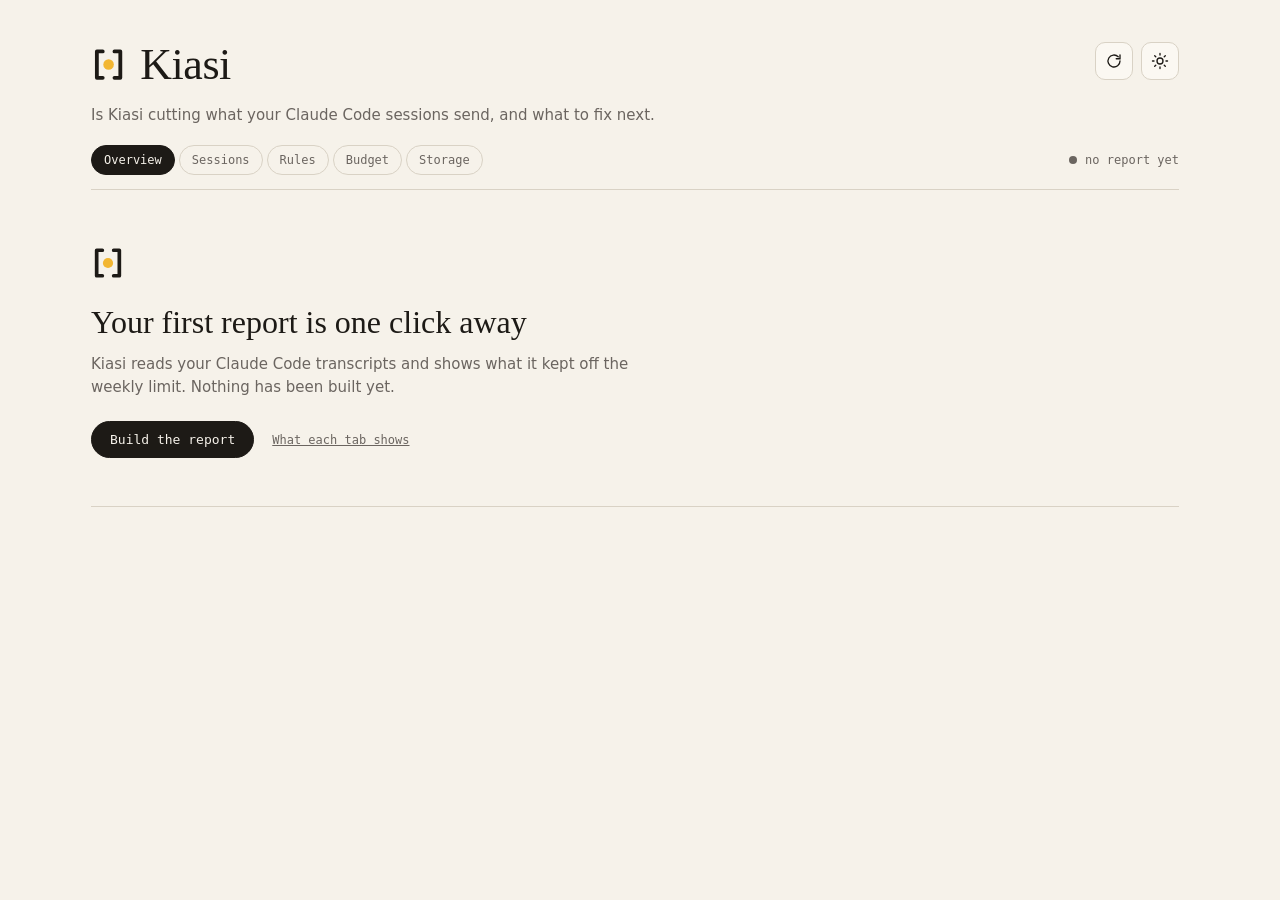
==== dashboard/index.html @ 8e88d1d3 "Month card into the Overview; Rules breakdown wraps again The Month tab is gone. "Share your month" " ====
<!doctype html>
<html lang="en">
<head>
<meta charset="utf-8">
<meta name="viewport" content="width=device-width, initial-scale=1">
<meta name="description" content="What the context kiasi did and how many re-read tokens each action kept off the weekly limit.">
<title>Kiasi</title>
<link rel="stylesheet" href="assets/budget.css?v=2026100816">
<link rel="stylesheet" href="assets/lens.css?v=2026100816">
<link rel="icon" href="data:image/svg+xml,%3Csvg xmlns='http://www.w3.org/2000/svg' viewBox='0 0 24 24'%3E%3Cstyle%3E.s{fill:none;stroke:%231d1a16}@media (prefers-color-scheme:dark){.s{stroke:%23f6f2ea}}%3C/style%3E%3Cpath class='s' stroke-width='3' stroke-linecap='round' stroke-linejoin='round' d='M8 3H4v18h4M16 3h4v18h-4'/%3E%3Ccircle fill='%23f2b632' cx='12' cy='12' r='3.6'/%3E%3C/svg%3E">
</head>
<body>
<div class="wrap">
  <header class="masthead">
    <div>
      <h1 class="brand"><svg class="logo" viewBox="0 0 24 24" aria-hidden="true"><path d="M8 3H4v18h4M16 3h4v18h-4"/><circle cx="12" cy="12" r="3.6"/></svg>Kiasi</h1>
      <p id="tagline"></p>
    </div>
    <div class="controls">
      <button class="iconbtn sync" id="sync" title="Rebuild the reports from the transcripts now" aria-label="Sync reports"><svg viewBox="0 0 24 24"><path d="M20 12a8 8 0 1 1-2.34-5.66"/><path d="M20 4v5h-5"/></svg></button>
      <button class="iconbtn" id="theme" title="Switch light and dark" aria-label="Switch theme"><svg viewBox="0 0 24 24"><circle cx="12" cy="12" r="4"/><path d="M12 2v2M12 20v2M4.93 4.93l1.41 1.41M17.66 17.66l1.41 1.41M2 12h2M20 12h2M6.34 17.66l-1.41 1.41M19.07 4.93l-1.41 1.41"/></svg></button>
    </div>
    <div class="tabrow">
      <nav class="tabs" id="nav"></nav>
      <div class="status" id="status"><i></i>loading</div>
    </div>
  </header>
  <div class="banner hidden" id="banner"></div>

  <main class="view" data-view="overview" hidden>
  <section class="view-empty" hidden></section>
  <section class="week" id="week">
    <div class="week-head">
      <div class="lead-col">
        <p class="lead" id="lead"></p>
        <p class="lead-sub" id="lead-sub"></p>
        <p class="lead-actions"><button type="button" class="textbtn" id="month-share" hidden>Share your month</button></p>
      </div>
      <div class="ledger" id="facts"></div>
    </div>
    <div class="chart week-chart" id="week-chart"></div>
  </section>
  <div class="notices" id="notices"><p class="notice" id="spike-note" hidden></p></div>
  <section class="block" id="fix-block" hidden>
    <h2 class="block-title">What to fix<small id="fix-sub"></small></h2>
    <ol class="fixes-list" id="fixes-list"></ol>
  </section>
  </main>

  <main class="view" data-view="sessions" hidden>
  <section class="view-empty" hidden></section>
  <section class="sheet">
    <div class="sheet-head">
      <h2><span class="num">01</span>The costliest sessions</h2>
      <p>Sorted by what they re-sent. Click one to open it. The dashed and solid lines are the warning and hard limits.</p>
    </div>
    <div class="multiples" id="multiples"></div>
    <div class="legend"><span><i class="tick"></i>prompt</span><span><i class="ring"></i>compaction</span><span><i class="ring pruned"></i>pruned compaction</span><span><i class="amber"></i>re-read check</span><span><i class="red"></i>turn stopped</span><span><i class="line"></i>warning</span><span><i class="line warn"></i>hard limit</span></div>
  </section>
  </main>

  <main class="view" data-view="rules" hidden>
  <section class="view-empty" hidden></section>
  <section class="sheet">
    <div class="sheet-head">
      <h2><span class="num">01</span>Each rule</h2>
      <p>How often each rule fired, how many tokens it cut, and its fires per day. The line is the rule's fires per day, with the count under each day; each line has its own scale, and the larger dot is its peak day. Click a rule for its detail and log.</p>
    </div>
    <div class="rule-list" id="rules"></div>
  </section>
  </main>

  <main class="view" data-view="budget" hidden>
  <section class="limits" id="limits" aria-label="Plan limits" hidden></section>
  <section class="view-empty" hidden></section>
  <section class="sheet">
    <div class="sheet-head">
      <h2><span class="num">01</span>Re-read per day</h2>
      <p>Every step re-sends the whole conversation. This is how many tokens were sent again each day, main sessions and subagents stacked.</p>
    </div>
    <div id="levers"></div>
  </section>
  <section class="sheet">
    <div class="sheet-head">
      <h2><span class="num">02</span>What to cut next</h2>
      <p>The single tool results that cost the most this week, repeats grouped. Click one to open its session.</p>
    </div>
    <div class="fixes" id="fixes"></div>
  </section>
  </main>

  <main class="view" data-view="storage" hidden>
  <section class="view-empty" hidden></section>
  <section class="sheet">
    <div id="store-meter"></div>
  </section>
  <section class="sheet">
    <div class="sheet-head"><h2><span class="num">01</span>Recommendations</h2></div>
    <div id="store-recs"></div>
  </section>
  <section class="sheet">
    <div class="sheet-head"><h2><span class="num">02</span>What is using space</h2></div>
    <div id="store-list"></div>
  </section>
  </main>
</div>
<div class="tooltip" id="tooltip"></div>
<aside class="panel" id="panel" hidden>
    <div class="panel-backdrop" id="panel-backdrop"></div>
    <div class="panel-body" role="dialog" aria-modal="true" aria-labelledby="panel-title">
      <div class="panel-head">
        <div class="panel-titles"><h2 id="panel-title"></h2><p id="panel-lead"></p></div>
        <div class="panel-tools"><div class="panel-nav" id="panel-nav" hidden></div><button class="iconbtn" id="panel-close" title="close (Esc)" aria-label="close">×</button></div>
        <nav class="panel-jumps" id="panel-jumps" hidden aria-label="sections"></nav>
      </div>
      <div class="panel-content" id="panel-content" tabindex="-1"></div>
    </div>
  </aside>
  <script src="assets/lens-constants.js?v=2026100816"></script>
<script src="assets/lens-common.js?v=2026100813"></script>
<script src="assets/lens.js?v=2026100816"></script>
<script src="assets/sessions.js?v=2026100811"></script>
<script src="assets/rules.js?v=2026100811"></script>
<script src="assets/budget.js?v=2026100811"></script>
<script src="assets/month.js?v=2026100816"></script>
<script src="assets/storage.js?v=2026100701"></script>
<script src="assets/sync.js?v=2026100201"></script>
<script>startApp();</script>
</body>
</html>
---- dashboard/assets/budget.css ----
:root {
  --paper: #f6f2ea;
  --ink: #1d1a16;
  --muted: #6b6560;
  --rule: #d9d2c5;
  --card: #fbf8f2;
  --accent: #f2b632;
  --accent-ink: #8a5a00;
  --sub: #1f63b5;
  --bad: #c93b32;
  --ok: #0c7a3d;
  --select: rgba(31, 99, 181, 0.18);
  --wash-sub: rgba(31, 99, 181, 0.08);
  --wash-accent: rgba(242, 182, 50, 0.11);
  --wash-bad: rgba(201, 59, 50, 0.045);
  --wash-ok: rgba(12, 122, 61, 0.08);
  --mono: ui-monospace, "SF Mono", Menlo, Consolas, monospace;
  --serif: Georgia, "Times New Roman", serif;
  --sans: system-ui, -apple-system, "Segoe UI", Roboto, sans-serif;
}
:root[data-theme="dark"] {
  --paper: #171411;
  --ink: #efe9dd;
  --muted: #a39b8f;
  --rule: #3a342c;
  --card: #1f1b17;
  --accent: #f2b632;
  --accent-ink: #f2b632;
  --sub: #6ea1ea;
  --bad: #ef6b62;
  --ok: #3fbf74;
  --select: rgba(110, 161, 234, 0.25);
  --wash-sub: rgba(110, 161, 234, 0.12);
  --wash-accent: rgba(242, 182, 50, 0.12);
  --wash-bad: rgba(239, 107, 98, 0.07);
  --wash-ok: rgba(63, 191, 116, 0.12);
}
* { box-sizing: border-box; }
html, body { margin: 0; }
body { background: var(--paper); color: var(--ink); font-family: var(--sans); font-size: 15px; line-height: 1.5; }
.wrap { max-width: 1120px; margin: 0 auto; padding: 32px 16px 64px; }
.masthead { display: grid; grid-template-columns: minmax(0, 1fr) auto; gap: 0 24px; align-items: start; border-bottom: 1px solid var(--rule); }
.masthead .tabrow { grid-column: 1 / -1; display: flex; justify-content: space-between; align-items: center; gap: 12px 24px; flex-wrap: wrap; margin-top: 18px; padding-bottom: 14px; }
h1 { font-family: var(--serif); font-weight: 400; font-size: 44px; margin: 0 0 6px; letter-spacing: -0.01em; }
h1 em { color: var(--muted); font-style: italic; }
h1.brand { display: flex; align-items: center; gap: 14px; }
h1 .logo { width: 0.8em; height: 0.8em; flex: none; }
h1 .logo path { fill: none; stroke: currentColor; stroke-width: 2.6; stroke-linecap: round; stroke-linejoin: round; }
h1 .logo circle { fill: var(--accent); }
.masthead p { margin: 0; color: var(--muted); max-width: 640px; }
.controls { padding-top: 10px; }
.iconbtn { width: 38px; height: 38px; border-radius: 10px; border: 1px solid var(--rule); background: var(--card); color: var(--ink); display: inline-flex; align-items: center; justify-content: center; cursor: pointer; }
.iconbtn:hover { border-color: var(--ink); }
.iconbtn svg { width: 18px; height: 18px; fill: none; stroke: currentColor; stroke-width: 1.8; stroke-linecap: round; }
.status { font-family: var(--mono); font-size: 12px; color: var(--muted); display: flex; align-items: center; gap: 8px; }
.status i { width: 8px; height: 8px; border-radius: 50%; background: var(--muted); display: inline-block; }
.status.ok i { background: var(--ok); }
.status.bad i { background: var(--bad); }
.limits { display: grid; grid-template-columns: repeat(var(--lim-cols, 3), minmax(0, 1fr)); padding: 28px 0 24px; border-bottom: 1px solid var(--rule); font-family: var(--mono); font-size: 12px; color: var(--muted); }
.limits[hidden] { display: none; }
.lim { padding: 0 24px; border-left: 1px solid var(--rule); min-width: 0; }
.lim:first-child { padding-left: 0; border-left: 0; }
.lim:last-child { padding-right: 0; }
.lim-head { display: flex; justify-content: space-between; align-items: center; gap: 8px; min-height: 20px; font-size: 11px; letter-spacing: 0.08em; text-transform: uppercase; }
.lim-first { font-size: 10px; letter-spacing: 0.06em; color: var(--bad); border: 1px solid currentColor; border-radius: 999px; padding: 1px 7px; white-space: nowrap; }
.lim-value { display: flex; align-items: baseline; gap: 8px; margin: 8px 0 12px; font-family: var(--serif); font-size: 44px; line-height: 1; color: var(--ink); }
.lim-value small { font-family: var(--mono); font-size: 12px; color: var(--muted); }
.lim.warn .lim-value { color: var(--accent-ink); }
.lim.bad .lim-value { color: var(--bad); }
.lim-bar { position: relative; display: block; height: 12px; background: var(--rule); border-radius: 2px; }
.lim-bar > i { position: absolute; inset: 0 auto 0 0; background: var(--ink); border-radius: 2px; }
.lim-bar > b { position: absolute; top: -4px; bottom: -4px; width: 2px; margin-left: -1px; background: var(--ink); }
.lim.warn .lim-bar > i { background: var(--accent); }
.lim.bad .lim-bar > i { background: var(--bad); }
.lim p { margin: 12px 0 0; line-height: 1.6; white-space: nowrap; overflow: hidden; text-overflow: ellipsis; }
.lim p strong { color: var(--ink); font-weight: 400; }
.limits.stale .lim > :not(p), .lim.old > :not(p) { opacity: 0.55; }
.limits.empty-limits { display: block; padding: 18px 0; }
.lim-hint { margin: 0; font-family: var(--mono); font-size: 12px; color: var(--muted); }
.tabs { display: flex; gap: 4px; flex-wrap: wrap; }
.tabs a { font-family: var(--mono); font-size: 12px; color: var(--muted); text-decoration: none; padding: 5px 12px; border: 1px solid var(--rule); border-radius: 999px; }
.tabs a:hover { color: var(--ink); border-color: var(--ink); }
.tabs a.active { color: var(--paper); background: var(--ink); border-color: var(--ink); }
.banner { margin-top: 16px; padding: 12px 16px; border: 1px solid var(--accent-ink); border-radius: 10px; color: var(--accent-ink); background: rgba(242, 182, 50, 0.12); }
.hidden { display: none; }
.stats { display: grid; grid-template-columns: repeat(auto-fit, minmax(200px, 1fr)); border-bottom: 1px solid var(--rule); margin-top: 8px; }
.stat { padding: 22px 18px 18px; border-right: 1px solid var(--rule); }
.stat:last-child { border-right: 0; }
.stat b { display: block; font-family: var(--serif); font-weight: 400; font-size: 40px; line-height: 1; margin-bottom: 8px; }
.stat b small { font-size: 18px; color: var(--muted); margin-left: 4px; }
.stat span { color: var(--muted); font-size: 13px; }
.sheet { padding: 40px 0 28px; border-bottom: 1px solid var(--rule); }
.sheet:last-of-type { border-bottom: 0; }
.sheet-head { display: grid; grid-template-columns: 1fr 1.2fr; gap: 24px; align-items: start; margin-bottom: 22px; }
.sheet-head h2 { font-family: var(--serif); font-weight: 400; font-size: 30px; margin: 0; display: flex; gap: 14px; align-items: baseline; }
.sheet-head .num { font-family: var(--mono); font-size: 12px; color: var(--muted); }
.sheet-head p { margin: 4px 0 0; color: var(--muted); }
.chart { width: 100%; }
.chart svg { width: 100%; height: auto; display: block; font-family: var(--mono); font-size: 11px; fill: var(--muted); }
.chart .bar-main { fill: var(--ink); }
.chart .bar-sub { fill: var(--sub); }
.chart .axis { stroke: var(--rule); }
.chart .trend { fill: none; stroke: var(--accent-ink); stroke-width: 2; }
.chart .dot { fill: var(--accent); stroke: var(--paper); stroke-width: 1.5; }
.chart .grid { stroke: var(--rule); stroke-dasharray: 2 4; }
.chart .lbl { fill: var(--ink); }
.legend { display: flex; gap: 22px; flex-wrap: wrap; margin-top: 12px; color: var(--muted); font-size: 13px; }
.legend i { display: inline-block; width: 12px; height: 12px; border-radius: 3px; background: var(--ink); vertical-align: -1px; margin-right: 6px; }
.legend i.sub { background: var(--sub); }
.legend i.line { height: 2px; width: 18px; background: var(--accent-ink); border-radius: 0; vertical-align: 3px; }
table { width: 100%; border-collapse: collapse; font-size: 14px; }
th { text-align: left; font-family: var(--mono); font-size: 11px; letter-spacing: 0.06em; text-transform: uppercase; color: var(--muted); font-weight: 500; padding: 8px 10px; border-bottom: 1px solid var(--ink); }
td { padding: 10px; border-bottom: 1px solid var(--rule); vertical-align: top; }
td.num, th.num { text-align: right; font-family: var(--mono); white-space: nowrap; }
td.num.warn { color: var(--accent-ink); }
td.mono { font-family: var(--mono); font-size: 13px; white-space: nowrap; }
.fillbar { position: relative; height: 8px; background: var(--rule); border-radius: 4px; overflow: hidden; min-width: 120px; }
.fillbar i { position: absolute; left: 0; top: 0; bottom: 0; background: var(--ink); border-radius: 4px; }
.fillbar i.warn { background: var(--accent-ink); }
[data-view="budget"] .mx { display: block; width: 100%; height: auto; overflow: visible; }
[data-view="budget"] .mx text { font-family: var(--mono); fill: var(--muted); }
[data-view="budget"] .mx .mx-name { font-size: 11px; letter-spacing: 0.08em; text-transform: uppercase; }
[data-view="budget"] .mx .mx-total { font-family: var(--serif); font-size: 30px; fill: var(--ink); }
[data-view="budget"] .mx .mx-total.sm { font-size: 22px; }
[data-view="budget"] .mx .mx-sub, [data-view="budget"] .mx .mx-day { font-size: 11px; }
[data-view="budget"] .mx .mx-day.on, [data-view="budget"] .mx .mx-onlab { fill: var(--ink); }
[data-view="budget"] .mx .mx-onlab { font-size: 10px; letter-spacing: 0.06em; text-transform: uppercase; }
[data-view="budget"] .mx-base { stroke: var(--rule); }
[data-view="budget"] .mx-hit { fill: transparent; }
[data-view="budget"] .mx-bar { fill: var(--ink); }
[data-view="budget"] .mx-subbar { fill: var(--sub); }
[data-view="budget"] .mx-on { stroke: var(--ink); stroke-dasharray: 2 3; opacity: 0.6; }
[data-view="budget"] g[data-tip]:hover .mx-bar { opacity: 0.75; }

.fixes { border-top: 1px solid var(--rule); }

[data-view="budget"] .go { cursor: pointer; transition: background 0.15s; }
[data-view="budget"] .go:hover { background: var(--card); }
[data-view="budget"] .go:focus-visible { outline: 2px solid var(--ink); outline-offset: 2px; }

.cards { display: grid; grid-template-columns: repeat(auto-fit, minmax(300px, 1fr)); gap: 16px; }
.card { background: var(--card); border: 1px solid var(--rule); border-radius: 14px; padding: 18px 20px; }
.card h3 { font-family: var(--serif); font-weight: 400; font-size: 22px; margin: 0 0 6px; }
.card p { margin: 0 0 12px; color: var(--muted); font-size: 13px; }
.card table { table-layout: fixed; }
.card th.num, .card td.num { width: 64px; }
.card td.mono { overflow-wrap: anywhere; white-space: normal; }
.kv { display: grid; grid-template-columns: auto 1fr; gap: 6px 14px; margin: 0; font-size: 14px; }
.kv dt { color: var(--muted); }
.kv dd { margin: 0; font-family: var(--mono); font-size: 13px; }
.pill { display: inline-block; padding: 1px 8px; border-radius: 999px; font-family: var(--mono); font-size: 11px; border: 1px solid var(--rule); color: var(--muted); }
.pill.warn { border-color: var(--accent-ink); color: var(--accent-ink); }
.fx { display: grid; grid-template-columns: 120px minmax(0, 1fr) 36px 300px 16px; gap: 20px; align-items: baseline; padding: 14px 0; border-bottom: 1px solid var(--rule); color: inherit; text-decoration: none; }
.fx-size { font-family: var(--serif); font-size: 26px; line-height: 1; color: var(--ink); white-space: nowrap; }
.fx-size small { margin-left: 6px; font-family: var(--mono); font-size: 11px; color: var(--muted); }
.fx-what b { display: block; font-weight: 600; color: var(--ink); overflow: hidden; text-overflow: ellipsis; white-space: nowrap; }
.fx-what small { font-family: var(--mono); font-size: 11px; color: var(--muted); }
.fx-n { font-family: var(--mono); font-size: 13px; font-weight: 600; color: var(--bad); }
.fx-do { font-family: var(--mono); font-size: 12px; color: var(--muted); }
.fx .chev { color: var(--muted); font-size: 18px; text-align: right; }
.fixes .empty { color: var(--muted); padding: 14px 0; }
.tooltip { position: fixed; pointer-events: none; background: var(--ink); color: var(--paper); padding: 8px 10px; border-radius: 8px; font-family: var(--mono); font-size: 12px; opacity: 0; transition: opacity 0.12s; max-width: 320px; z-index: 10; }
.tooltip.show { opacity: 1; }
.empty { color: var(--muted); padding: 24px 0; }
.view.is-empty > :not(.view-empty):not(.limits) { display: none; }
.view-empty { padding: 56px 0 48px; border-bottom: 1px solid var(--rule); }
.view-empty h2, .view-empty p { max-width: 58ch; }
.view-empty[hidden] { display: none; }
.view-empty .logo { width: 34px; height: 34px; margin-bottom: 18px; }
.view-empty .logo path { fill: none; stroke: var(--ink); stroke-width: 2.6; stroke-linecap: round; stroke-linejoin: round; }
.view-empty .logo circle { fill: var(--accent); }
.view-empty h2 { font-family: var(--serif); font-weight: 400; font-size: 32px; line-height: 1.15; margin: 0 0 12px; }
.view-empty p { margin: 0; color: var(--muted); font-size: 15px; line-height: 1.55; }
.ve-actions { display: flex; align-items: center; gap: 18px; flex-wrap: wrap; margin-top: 22px; }
.ve-btn { font-family: var(--mono); font-size: 13px; padding: 10px 18px; border-radius: 999px; border: 1px solid var(--ink); background: var(--ink); color: var(--paper); cursor: pointer; }
.ve-btn:hover { background: transparent; color: var(--ink); }
.ve-btn[disabled] { opacity: 0.55; cursor: progress; }
.ve-btn[disabled]:hover { background: var(--ink); color: var(--paper); }
.ve-link { font-family: var(--mono); font-size: 12px; color: var(--muted); }
.ve-link:hover { color: var(--ink); }
.view-empty .ve-note { margin-top: 14px; font-family: var(--mono); font-size: 12px; }
@media (max-width: 700px) {
  h1 { font-size: 34px; }
  .view-empty h2 { font-size: 26px; }
  .sheet-head { grid-template-columns: 1fr; gap: 8px; }
  .stat { border-right: 0; border-bottom: 1px solid var(--rule); }
  .masthead { grid-template-columns: 1fr; }
  .controls { padding-top: 0; }
  .limits { grid-template-columns: 1fr; padding: 20px 0 16px; }
  .lim { display: grid; grid-template-columns: 1fr auto; align-items: baseline; gap: 0 12px; padding: 12px 0; border-left: 0; border-top: 1px solid var(--rule); }
  .lim:first-child { padding-top: 0; border-top: 0; }
  .lim-value { grid-column: 2; grid-row: 1; margin: 0; font-size: 30px; }
  .lim-value small { display: none; }
  .lim-bar, .lim p { grid-column: 1 / -1; }
  .fx { grid-template-columns: minmax(0, 1fr) auto auto; gap: 4px 12px; }
  .fx-size { grid-column: 1; font-size: 22px; }
  .fx-n { grid-column: 2; grid-row: 1; }
  .fx .chev { grid-column: 3; grid-row: 1; }
  .fx-what, .fx-do { grid-column: 1 / -1; }
  .lim-bar { margin-top: 10px; }
  .lim p { margin-top: 8px; }
}

.controls { display: flex; gap: 8px; align-items: center; }
.iconbtn.sync:disabled { cursor: progress; color: var(--muted); }
.iconbtn.sync.busy svg { animation: spin 0.9s linear infinite; }
@keyframes spin { to { transform: rotate(360deg); } }
[data-view="budget"] .mx-med, [data-view="budget"] .mx-p90 { fill: none; stroke-width: 1.5; }
[data-view="budget"] .mx-med { stroke: var(--ink); }
[data-view="budget"] .mx-p90 { stroke: var(--sub); }
[data-view="budget"] .mx-hit-dot { fill: transparent; }
---- dashboard/assets/lens.css ----
.chart .k-cap { fill: var(--ink); }
.chart .k-pruned { fill: var(--sub); }
.chart .k-delegated { fill: var(--accent); }
.chart .k-paste_refused { fill: var(--muted); }
.chart .paid { fill: var(--rule); }
.chart .avoided { fill: var(--accent); }
.chart .share { fill: var(--accent-ink); font-size: 11px; }
svg .ctx { fill: none; stroke: var(--ink); stroke-width: 1.5; }
svg .ctx-dot { fill: var(--ink); stroke: var(--paper); stroke-width: 1; }
svg .ctx-prompt { stroke: var(--rule); }
svg .ctx-ring { fill: var(--paper); stroke: var(--ink); stroke-width: 1.5; }
svg .ctx-pruned { fill: var(--paper); stroke: var(--sub); stroke-width: 2; }
svg .ctx-check { fill: var(--accent); stroke: var(--paper); stroke-width: 1; }
svg .ctx-stop { fill: var(--bad); stroke: var(--paper); stroke-width: 1; }
svg .limit { stroke: var(--muted); stroke-dasharray: 4 4; }
svg .limit.hard { stroke: var(--accent-ink); stroke-dasharray: none; }
.chart .hist { fill: var(--ink); }
.chart .hist.warn { fill: var(--accent); }
.chart .hist.bad { fill: var(--bad); }
.chart .lbl.sub { fill: var(--muted); }
.legend i.cap { background: var(--ink); }
.legend i.pruned { background: var(--sub); }
.legend i.delegated { background: var(--accent); }
.legend i.paste_refused { background: var(--muted); }
.legend i.paid { background: var(--rule); }
.legend i.avoided { background: var(--accent); }
.legend i.line.warn { background: var(--accent-ink); }
.legend i.line { background: var(--muted); }
.legend i.ring { background: transparent; border: 1.5px solid var(--ink); border-radius: 50%; }
.legend i.ring.pruned { border-color: var(--sub); }
.legend i.amber { background: var(--accent); border-radius: 50%; }
.legend i.red { background: var(--bad); border-radius: 50%; }
.legend i.tick { width: 2px; height: 12px; background: var(--rule); border-radius: 0; }
.filters { display: flex; gap: 12px; align-items: center; flex-wrap: wrap; margin-bottom: 14px; }
.filters select, .filters input[type="search"] { font: inherit; font-size: 14px; color: var(--ink); background: var(--card); border: 1px solid var(--rule); border-radius: 8px; padding: 7px 10px; }
.filters input[type="search"] { flex: 1; min-width: 200px; }
.filters label { font-size: 13px; color: var(--muted); display: inline-flex; gap: 6px; align-items: center; }
.filters .count { font-family: var(--mono); font-size: 12px; color: var(--muted); }
.action { display: grid; grid-template-columns: 150px 160px 1fr 110px 90px; gap: 12px; align-items: baseline; padding: 10px 6px; border-bottom: 1px solid var(--rule); cursor: pointer; }
.action:hover, .action.open { background: var(--card); }
.action .when { font-family: var(--mono); font-size: 12px; color: var(--muted); }
.action .what { overflow-wrap: anywhere; }
.action .saved { text-align: right; font-family: var(--mono); font-size: 13px; }
.action .saved.zero { color: var(--muted); }
.action .steps { text-align: right; font-family: var(--mono); font-size: 12px; color: var(--muted); }
.detail { padding: 12px 18px 18px; border-bottom: 1px solid var(--rule); background: var(--card); }
.detail p { margin: 0 0 8px; font-size: 14px; }
.detail pre { margin: 0; font-family: var(--mono); font-size: 12px; white-space: pre-wrap; overflow-wrap: anywhere; color: var(--muted); max-height: 320px; overflow: auto; }
.pill { white-space: nowrap; }
.pill.cap { border-color: var(--ink); color: var(--ink); }
.pill.pruned { border-color: var(--sub); color: var(--sub); }
.pill.delegated, .pill.turn_stop, .pill.paste_refused { border-color: var(--accent-ink); color: var(--accent-ink); }
.pill.bad { border-color: var(--bad); color: var(--bad); }
.pill.ok { border-color: var(--ok); color: var(--ok); }
.more { font-family: var(--mono); font-size: 12px; margin-top: 12px; }
.more a { color: var(--ink); }
.multiples { display: grid; grid-template-columns: repeat(auto-fill, minmax(260px, 1fr)); gap: 14px; }
.mini { background: var(--card); border: 1px solid var(--rule); border-radius: 14px; padding: 14px 16px 12px; cursor: pointer; }
.mini:hover, .mini.selected { border-color: var(--ink); }
.mini h3 { margin: 0; font-family: var(--mono); font-size: 12px; color: var(--muted); font-weight: 500; display: flex; justify-content: space-between; gap: 8px; }
.mini h3 b { color: var(--ink); font-weight: 500; }
.mini .proj { font-size: 13px; color: var(--ink); margin: 4px 0 6px; white-space: nowrap; overflow: hidden; text-overflow: ellipsis; }
.mini svg { width: 100%; height: auto; display: block; }
.mini .kv { grid-template-columns: repeat(4, auto); justify-content: space-between; font-size: 12px; margin-top: 8px; gap: 2px 8px; }
.mini .kv dt { font-size: 11px; }
.session-head { display: flex; gap: 18px; flex-wrap: wrap; align-items: baseline; margin-bottom: 12px; font-size: 14px; }
.session-head b { font-family: var(--mono); font-weight: 500; }
.session-head span { color: var(--muted); }
tr.click { cursor: pointer; }
tr.click:hover td, tr.selected td { background: var(--card); }
.hist-note { color: var(--muted); font-size: 13px; margin-top: 10px; }
@media (max-width: 700px) {
  .action { grid-template-columns: 1fr 1fr; }
  .action .what { grid-column: 1 / -1; }
}
.cards.wide { grid-template-columns: 1fr; }
.cards.wide table { table-layout: auto; }
.cards.wide td.mono, .cards.wide td.num, .cards.wide th.num { white-space: nowrap; width: auto; }


.since { display: grid; grid-template-columns: minmax(260px, 1.1fr) minmax(300px, 1fr); gap: 28px; align-items: start; margin-top: 18px; padding: 22px 0 26px; border-bottom: 1px solid var(--rule); }
.since-table .note a { color: inherit; }
.since-span { display: flex; max-width: 460px; margin-top: 18px; border-radius: 8px; overflow: hidden; font-family: var(--mono); }
.since-span > div { flex-basis: 0; min-width: max-content; display: flex; flex-direction: column; gap: 3px; padding: 8px 12px 9px; white-space: nowrap; }
.since-span small { font-size: 10px; letter-spacing: .06em; text-transform: uppercase; }
.since-span span { font-size: 13px; }
.since-span .before { background: color-mix(in srgb, var(--rule) 60%, transparent); color: var(--muted); }
.since-span .after { background: color-mix(in srgb, var(--accent) 22%, transparent); color: var(--ink); border-left: 2px solid var(--accent-ink); }
.since-span .after small { color: var(--accent-ink); }
.since-table { width: 100%; border-collapse: collapse; font-size: 14px; }
.since-table th { font-family: var(--mono); font-size: 11px; font-weight: 400; text-transform: uppercase; letter-spacing: .04em; color: var(--muted); text-align: left; padding: 6px 8px; border-bottom: 1px solid var(--rule); }
.since-table td { padding: 10px 8px; border-bottom: 1px solid var(--rule); }
.since .since-table tr:last-child td { border-bottom: 0; }
.since-table .num { text-align: right; font-family: var(--mono); font-size: 13px; }
.since-table td.num b { font-weight: 600; }
.since-table td.good { color: var(--ok); }
.since-table td.bad { color: var(--bad); }
.chart line.marker { stroke: var(--accent-ink); stroke-width: 1; stroke-dasharray: 3 4; }
.chart text.marker-lbl { font-family: var(--mono); font-size: 11px; fill: var(--accent-ink); }
@media (max-width: 720px) { .since { grid-template-columns: 1fr; } .since-lead h3 { font-size: 26px; } }
.since { grid-template-columns: 1fr; gap: 10px; padding-bottom: 12px; }
.measured td.when { font-family: var(--mono); font-size: 12px; color: var(--muted); white-space: nowrap; }
.measured td.note { color: var(--muted); font-size: 13px; }
.measured td.num { padding-right: 24px; white-space: nowrap; }
.measured em.good { color: var(--ok); }
.measured em.bad { color: var(--bad); }
.since .since-table th.num, .measured .since-table th.num { font-size: 11px; white-space: normal; }

.view { animation: viewin .18s ease-out; }
.view[hidden] { display: none; }
@keyframes viewin { from { opacity: 0; transform: translateY(4px); } to { opacity: 1; transform: none; } }
@media (prefers-reduced-motion: reduce) { .view { animation: none; } }

td.path { max-width: 560px; overflow: hidden; text-overflow: ellipsis; white-space: nowrap; }
@media (max-width: 720px) { td.path { max-width: 180px; } }

.filters a { font-family: var(--mono); font-size: 12px; color: var(--muted); }

.rule-what { font-size: 14px; color: var(--muted); margin: 0 0 12px; max-width: 720px; }
.kv.wide { grid-template-columns: auto 1fr; margin-bottom: 16px; }
.split { display: flex; height: 14px; border-radius: 7px; overflow: hidden; background: var(--rule); margin-top: 4px; }
.split i { display: block; height: 100%; }
.split i.hist, .legend i.hist { background: var(--ink); }
.split i.delegated { background: var(--accent); }
.split i.red { background: var(--bad); border-radius: 0; }
table.prompts td.cost { min-width: 200px; }
table.prompts td.cost span { font-family: var(--mono); font-size: 12px; color: var(--muted); margin-left: 8px; }
table.prompts .fillbar { display: inline-block; vertical-align: middle; width: 120px; min-width: 0; }
.action.click { cursor: pointer; }
h3.sub { margin-top: 26px; }

/* scrollbars: thin and quiet everywhere, and a fixed gutter so nothing shifts */
html { scrollbar-gutter: stable; scroll-behavior: smooth; }
* { scrollbar-width: thin; scrollbar-color: var(--rule) transparent; }
*::-webkit-scrollbar { width: 8px; height: 8px; }
*::-webkit-scrollbar-track { background: transparent; }
*::-webkit-scrollbar-thumb { background: var(--rule); border-radius: 8px; border: 2px solid transparent; background-clip: padding-box; }
*::-webkit-scrollbar-thumb:hover { background: var(--muted); background-clip: padding-box; }
*::-webkit-scrollbar-corner { background: transparent; }

/* panel shell */
.panel { position: fixed; inset: 0; z-index: 50; }
.panel-backdrop { position: absolute; inset: 0; background: rgba(20, 16, 12, 0.42); backdrop-filter: blur(2px); opacity: 0; transition: opacity 0.26s ease; }
:root[data-theme="dark"] .panel-backdrop { background: rgba(0, 0, 0, 0.6); }
.panel-body { position: absolute; top: 0; right: 0; bottom: 0; width: min(740px, 100%); background: var(--paper); border-left: 1px solid var(--rule); box-shadow: -32px 0 64px rgba(0, 0, 0, 0.18); display: flex; flex-direction: column; transform: translateX(32px); opacity: 0; transition: transform 0.26s cubic-bezier(0.2, 0.8, 0.2, 1), opacity 0.26s ease; }
.panel.open .panel-backdrop { opacity: 1; }
.panel.open .panel-body { transform: none; opacity: 1; }
html.panel-open { overflow: hidden; }
html.panel-open body { touch-action: none; }
html.panel-open .panel-body, html.panel-open .panel-content { touch-action: auto; }

/* panel header: title row, then section tabs sitting on the bottom rule */
.panel-head { display: grid; grid-template-columns: minmax(0, 1fr) auto; column-gap: 16px; align-items: start; padding: 14px 20px 0 24px; background: var(--card); border-bottom: 1px solid var(--rule); flex: none; }
.panel-head:has(.panel-jumps[hidden]) { padding-bottom: 12px; }
.panel-titles { min-width: 0; }
.panel-head h2 { font-family: var(--serif); font-weight: 400; font-size: 20px; line-height: 1.25; margin: 0; overflow: hidden; text-overflow: ellipsis; white-space: nowrap; letter-spacing: -0.01em; }
.panel-head p { margin: 2px 0 0; color: var(--muted); font-size: 12.5px; line-height: 1.45; max-width: 60ch; display: -webkit-box; -webkit-line-clamp: 2; -webkit-box-orient: vertical; overflow: hidden; overflow-wrap: anywhere; }
.panel-tools { display: flex; align-items: center; gap: 8px; flex: none; }
.panel-nav { display: flex; align-items: center; border: 1px solid var(--rule); border-radius: 9px; background: var(--paper); overflow: hidden; }
.panel-nav .mono { font-family: var(--mono); font-size: 11px; color: var(--muted); min-width: 52px; text-align: center; border-left: 1px solid var(--rule); border-right: 1px solid var(--rule); line-height: 28px; }
.panel-nav .iconbtn { width: 28px; height: 28px; border: 0; border-radius: 0; background: transparent; font-size: 17px; }
.panel-nav .iconbtn:hover:not(:disabled) { background: var(--card); }
.panel-nav .iconbtn:disabled { opacity: 0.3; cursor: default; }
#panel-close { width: 30px; height: 30px; border-radius: 9px; font-size: 18px; line-height: 1; background: var(--paper); }
#panel-close:hover { background: var(--ink); color: var(--paper); border-color: var(--ink); }

/* section tabs */
.panel-jumps { grid-column: 1 / -1; margin: 8px -20px -1px -24px; padding: 0 20px 0 14px; overflow-x: auto; scrollbar-width: none; }
.panel-jumps::-webkit-scrollbar { display: none; }
.jump-track { position: relative; display: inline-flex; gap: 2px; min-width: max-content; }
.jump-ind { position: absolute; bottom: 0; left: 0; width: 0; height: 2px; background: var(--accent); border-radius: 2px 2px 0 0; transition: transform 0.28s cubic-bezier(0.2, 0.8, 0.2, 1), width 0.28s cubic-bezier(0.2, 0.8, 0.2, 1); pointer-events: none; }
.jump-ind.still { transition: none; }
.panel-jumps a { flex: none; font-family: var(--mono); font-size: 11px; letter-spacing: 0.06em; text-transform: uppercase; color: var(--muted); text-decoration: none; padding: 8px 10px 9px; white-space: nowrap; transition: color 0.15s; }
.panel-jumps a:hover { color: var(--ink); }
.panel-jumps a.active { color: var(--ink); }

/* panel content */
.panel-content { padding: 22px 28px 40px; overflow-y: auto; overscroll-behavior: contain; flex: 1; font-size: 13px; }
.panel-content:focus { outline: none; }
.panel-content .chart { margin: 4px 0 0; }
.panel-content .chart svg { width: 100%; height: auto; display: block; }
.panel-content table { width: 100%; font-size: 12.5px; }
.panel-content th { padding: 6px 8px; font-size: 10px; }
.panel-content td { padding: 7px 8px; }
.panel-content h3.sub { margin: 30px 0 10px; padding-top: 22px; border-top: 1px solid var(--rule); font-family: var(--serif); font-weight: 400; font-size: 19px; line-height: 1.25; scroll-margin-top: 0; }
.panel-content .rule-what, .panel-content .hist-note, .panel-content p { font-size: 13px; line-height: 1.5; }
.panel-content .hist-note { margin: 6px 0 12px; color: var(--muted); }
.panel-content .ledger { font-family: var(--mono); font-size: 12px; color: var(--muted); margin: 12px 0 0; line-height: 1.6; }
.panel-content .legend { gap: 6px 16px; margin-top: 10px; font-size: 12px; }
.panel-content .empty { padding: 12px 0; font-size: 13px; }
.panel-content .more, .panel-content .logbtn { font-size: 12px; }
.panel-content .split { height: 12px; border-radius: 6px; margin: 4px 0 0; }

/* metadata and headline numbers */
.panel-content .kv.wide { grid-template-columns: max-content 1fr; gap: 6px 18px; margin: 0 0 16px; padding: 12px 16px; background: var(--card); border: 1px solid var(--rule); border-radius: 12px; font-size: 12px; }
.panel-content .kv.wide dt { font-family: var(--mono); font-size: 11px; letter-spacing: 0.04em; text-transform: uppercase; line-height: 1.7; }
.panel-content .kv.wide dd { font-size: 12px; overflow-wrap: anywhere; }
.panel-content .rule-nums { display: grid; grid-template-columns: repeat(auto-fit, minmax(118px, 1fr)); gap: 0; margin: 0; background: var(--card); border: 1px solid var(--rule); border-radius: 12px; overflow: hidden; }
.panel-content .rule-nums b { padding: 14px 16px 12px; font-size: 26px; box-shadow: 1px 0 0 var(--rule), 0 1px 0 var(--rule); }
.panel-content .rule-nums b small { margin-top: 6px; font-size: 10px; }

/* log rows: meta line on top, full-width text below */
.panel-content .filters { margin: 0 0 8px; gap: 10px; }
.panel-content .filters input[type="search"] { font-size: 13px; padding: 7px 12px; border-radius: 10px; }
.panel-content .action { grid-template-columns: auto 1fr auto auto; grid-template-areas: "when kind saved steps" "what what what what"; gap: 4px 12px; align-items: center; padding: 10px 12px; margin: 0 -12px; border-bottom: 1px solid var(--rule); font-size: 12.5px; }
.panel-content .action > .when { grid-area: when; }
.panel-content .action > span:nth-child(2) { grid-area: kind; }
.panel-content .action > .what { grid-area: what; font-family: var(--mono); font-size: 12px; line-height: 1.55; color: var(--ink); display: -webkit-box; -webkit-line-clamp: 2; -webkit-box-orient: vertical; overflow: hidden; overflow-wrap: anywhere; }
.panel-content .action > .saved { grid-area: saved; font-size: 12.5px; }
.panel-content .action > .steps { grid-area: steps; min-width: 52px; }
.panel-content .action.open { border-bottom-color: transparent; }
.panel-content .action.open > .what { -webkit-line-clamp: unset; display: block; }
.panel-content .detail { margin: 0 -12px 6px; padding: 4px 12px 14px; background: var(--card); border-bottom: 1px solid var(--rule); }
.panel-content .detail p { font-size: 12.5px; margin-bottom: 8px; }
.panel-content .detail pre { font-size: 11px; max-height: 260px; padding: 10px 12px; background: var(--paper); border: 1px solid var(--rule); border-radius: 8px; }

/* focus */
.panel .iconbtn:focus-visible, .panel-jumps a:focus-visible, .panel-content a:focus-visible, .panel-content .action.click:focus-visible { outline: 2px solid var(--accent); outline-offset: 2px; }

@media (max-width: 720px) {
  .panel-body { width: 100%; top: 6vh; border-left: 0; border-top: 1px solid var(--rule); border-radius: 16px 16px 0 0; overflow: hidden; transform: translateY(32px); }
  .panel-head { padding: 12px 12px 0 16px; }
  .panel-head h2 { font-size: 18px; }
  .panel-jumps { margin: 6px -12px -1px -16px; padding: 0 8px; }
  .panel-content { padding: 16px 16px calc(28px + env(safe-area-inset-bottom)); }
  .panel-nav .mono { display: none; }
  .panel-content .rule-nums { grid-template-columns: repeat(auto-fit, minmax(96px, 1fr)); }
  .panel-content table { display: block; overflow-x: auto; white-space: nowrap; }
  .panel-content .rule-nums b { font-size: 22px; padding: 12px; }
}
@media (prefers-reduced-motion: reduce) {
  .panel-backdrop, .panel-body { transition: none; }
}
.notices { display: grid; row-gap: 10px; }
.notices:has(.notice:not([hidden])) { padding: 18px 0 0; }
.notice { margin: 0; padding: 10px 14px; border-left: 2px solid var(--accent-ink); border-radius: 0 8px 8px 0; background: var(--wash-accent); color: var(--muted); font-size: 14px; line-height: 1.5; }
.notice a { color: var(--ink); }
.notice code { font-family: var(--mono); font-size: 12.5px; color: var(--ink, inherit); }
.store-table td.mono { overflow-wrap: anywhere; white-space: normal; }
.sheet-head p code, .stat span code { font-family: var(--mono); font-size: 12px; }
.recall-note { margin: 10px 0 0; color: var(--muted); font-size: 13px; line-height: 1.5; }

/* Overview 03: cache — three tiles, the causes worth fixing */
.cache-tile.warn > span:last-child { color: var(--accent-ink); }

.lead-line { margin: 0 0 18px; font-size: 15px; color: var(--muted); }
.lead-line b { font-family: var(--serif); font-weight: 400; font-size: 26px; color: var(--ink); margin-right: 2px; }
@media (max-width: 760px) {
}

/* Storage: one bar against the cap, recommendations, folders by size */
.cat-outputs { background: var(--accent); }
.cat-checkpoints { background: color-mix(in srgb, var(--accent) 45%, var(--muted)); }
.cat-pastes { background: color-mix(in srgb, var(--accent) 55%, var(--bad)); }
.cat-notes { background: color-mix(in srgb, var(--accent-ink) 50%, var(--paper)); }
.cat-sessions { background: var(--muted); }
.cat-log { background: var(--ink); }
.cat-trash { background: repeating-linear-gradient(45deg, var(--muted) 0 3px, var(--rule) 3px 6px); }
.cat-caches { background: color-mix(in srgb, var(--muted) 45%, var(--paper)); }
.cat-free { background: var(--card); box-shadow: inset 0 0 0 1px var(--rule); }
.store-total { display: flex; align-items: baseline; gap: 12px; flex-wrap: wrap; }
.store-total b { font-family: var(--serif); font-weight: 400; font-size: 40px; line-height: 1.1; }
.store-total span { color: var(--muted); font-size: 15px; }
.store-total em { font-style: normal; color: var(--ink); }
.store-bar { display: flex; height: 32px; margin: 16px 0 12px; border-radius: 8px; overflow: hidden; background: var(--card); box-shadow: inset 0 0 0 1px var(--rule); }
.store-bar i { display: block; flex: none; min-width: 3px; }
.store-key { display: flex; flex-wrap: wrap; gap: 6px 18px; font-size: 13px; color: var(--muted); }
.store-key span { display: inline-flex; align-items: center; gap: 6px; }
.store-key i { width: 10px; height: 10px; border-radius: 3px; }
.store-key em { font-style: normal; font-family: var(--mono); font-size: 12px; color: var(--ink); }
.store-foot { margin: 12px 0 0; color: var(--muted); font-size: 13px; line-height: 1.5; }
.store-foot code, .store-rec p code { font-family: var(--mono); font-size: 12px; }
.store-rec { padding: 12px 0 12px 14px; border-left: 2px solid var(--accent-ink); }
.store-rec + .store-rec { margin-top: 14px; }
.store-rec.warn { border-left-color: var(--bad); }
.store-rec-head { display: flex; justify-content: space-between; gap: 12px; align-items: baseline; }
.store-rec-head b { font-weight: 600; font-size: 15px; }
.store-rec-head span { font-family: var(--mono); font-size: 13px; color: var(--muted); white-space: nowrap; }
.store-rec.warn .store-rec-head b { color: var(--bad); }
.store-rec p { margin: 4px 0 6px; color: var(--muted); font-size: 14px; line-height: 1.5; }
.store-link { padding: 0; font: inherit; font-size: 14px; color: var(--accent-ink); background: none; border: 0; cursor: pointer; }
.store-link:hover, .store-link:focus-visible { text-decoration: underline; outline: none; }
.store-row { display: grid; grid-template-columns: 38px minmax(0, 1fr) auto 14px; gap: 14px; align-items: center; width: 100%; padding: 12px 0; font: inherit; color: inherit; text-align: left; background: none; border: 0; border-bottom: 1px solid var(--rule); }
.store-row:last-child { border-bottom: 0; }
button.store-row { cursor: pointer; }
button.store-row:hover .store-icon, button.store-row:focus-visible .store-icon { border-color: var(--ink); }
button.store-row:focus-visible { outline: none; }
button.store-row:hover .store-name b, button.store-row:focus-visible .store-name b { text-decoration: underline; }
.store-icon { display: inline-flex; align-items: center; justify-content: center; width: 38px; height: 38px; border-radius: 10px; border: 1px solid var(--rule); background: var(--card); color: var(--ink); }
.store-icon svg { width: 18px; height: 18px; fill: none; stroke: currentColor; stroke-width: 1.8; stroke-linecap: round; stroke-linejoin: round; }
.store-name b { display: flex; align-items: center; gap: 8px; font-weight: 600; font-size: 15px; }
.store-name b i { width: 10px; height: 10px; border-radius: 3px; flex: none; }
.store-name small { display: block; margin-top: 2px; color: var(--muted); font-size: 13px; line-height: 1.4; }
.store-size { font-family: var(--mono); font-size: 13px; color: var(--muted); white-space: nowrap; }
.store-chev { color: var(--muted); font-size: 20px; line-height: 1; }
.panel-content .rule-nums + .store-table { margin-top: 18px; }
@media (max-width: 760px) {
  .store-row { gap: 10px; }
  .store-bar { height: 26px; }
}

abbr.est { margin-left: 5px; font-family: var(--mono); font-size: 10px; letter-spacing: 0.06em; text-transform: uppercase; color: var(--muted); text-decoration: none; cursor: help; font-weight: 400; font-style: normal; }
.est-note { margin: 24px 0 0; color: var(--muted); font-size: 13px; }

.postmortem { list-style: none; margin: 0 0 8px; padding: 0; }
.postmortem li { display: flex; gap: 10px; padding: 7px 0; border-bottom: 1px solid var(--rule); align-items: baseline; }
.postmortem li div { flex: 1; }
.postmortem li small { display: block; color: var(--sub); margin-top: 2px; }
.pm-cost { min-width: 58px; text-align: right; font-variant-numeric: tabular-nums; color: var(--ink); font-weight: 600; }
.sheet .since { margin-top: 0; padding: 0; border-bottom: 0; }
.sheet .measured { padding: 0 0 26px; border-bottom: 0; }
.block-head { margin: 0 0 6px; font-family: var(--mono); font-size: 11px; font-weight: 400; letter-spacing: .08em; text-transform: uppercase; color: var(--muted); }
.kpi-note em.good { color: var(--ok); }
.kpi-note em.bad { color: var(--bad); }
.trend-nums .was { font-size: 18px; color: var(--muted); }
.trend-nums em.good { color: var(--ok); }
.trend-nums em.bad { color: var(--bad); }
.trend-card line.halo { stroke: var(--paper); stroke-width: 3.5; }
.trend-card line.mean { stroke: var(--accent-ink); stroke-width: 1.2; }
.legend i.line.mean { background: var(--accent-ink); }
#trend .legend { margin-top: 10px; }
#trend { margin-bottom: 22px; }
.trend-card rect.pre, .legend i.pre { fill: color-mix(in srgb, var(--muted) 45%, transparent); background: color-mix(in srgb, var(--muted) 45%, transparent); }
.trend-card rect.post, .legend i.post { fill: var(--ink); background: var(--ink); }
.trend-card line.marker { stroke: var(--accent-ink); stroke-width: 1; stroke-dasharray: 3 4; }
.trend-card text.marker-lbl { fill: var(--accent-ink); }
.trend-card line.axis { stroke: var(--rule); }
@media (max-width: 720px) {
}

.rule-list { border-top: 1px solid var(--rule); }
.rl-head, .rl-row { display: grid; grid-template-columns: minmax(200px, 1.25fr) 110px 92px 224px minmax(220px, 1.6fr) 14px; grid-template-areas: "name fired cut days facts chev"; column-gap: 24px; align-items: center; margin: 0 -12px; padding: 14px 12px; border-bottom: 1px solid var(--rule); }
.rl-head { align-items: end; padding-top: 9px; padding-bottom: 9px; font-family: var(--mono); font-size: 11px; letter-spacing: 0.08em; text-transform: uppercase; color: var(--muted); }
.rl-head span { white-space: nowrap; }
.rl-head .num, .rl-row .rl-num { text-align: right; }
.rl-row:last-child { border-bottom: 0; }
.rl-row { cursor: pointer; transition: background-color 0.15s; }
.rl-row:hover, .rl-row:focus-visible, .rl-row.selected { background: var(--card); outline: none; }
.rl-row.selected { box-shadow: inset 2px 0 0 var(--ink); }
.rl-name { grid-area: name; }
.rl-name h3 { margin: 0; font-family: var(--serif); font-weight: 400; font-size: 19px; line-height: 1.2; }
.rl-name p { margin: 3px 0 0; font-size: 13px; line-height: 1.4; color: var(--muted); }
.rl-num { font-family: var(--serif); font-weight: 400; font-size: 24px; line-height: 1; font-variant-numeric: tabular-nums; }
.rl-num.fired { grid-area: fired; }
.rl-num.cut { grid-area: cut; }
.rl-num.none, .rl-row.zero .rl-num, .rl-row.zero h3 { color: var(--muted); }
.rl-days { grid-area: days; display: grid; gap: 4px; }
.rl-dayhead { display: grid; gap: 7px; }
.rl-dayhead em { font-style: normal; }
.rl-row .rl-facts { grid-area: facts; min-width: 0; }
.rl-row .outcome { margin: 6px 0 0; font-size: 12px; line-height: 1.5; color: var(--ink); overflow-wrap: anywhere; }
.rl-row .ledger { grid-area: facts; margin: 0; font-family: var(--mono); font-size: 12px; line-height: 1.5; color: var(--muted); overflow-wrap: anywhere; }
.rl-row .chev { grid-area: chev; color: var(--muted); font-size: 18px; line-height: 1; transition: color 0.15s; }
.rl-row:hover .chev, .rl-row:focus-visible .chev, .rl-row.selected .chev { color: var(--ink); }
.cells { display: grid; grid-template-columns: repeat(var(--n, 7), minmax(0, 1fr)); }
.cells i { position: relative; font-style: normal; font-family: var(--mono); font-size: 10px; letter-spacing: 0; text-align: center; color: var(--muted); }
.cells.counts i { font-size: 11px; font-weight: 600; font-variant-numeric: tabular-nums; color: var(--ink); }
.cells.counts i.nil { font-weight: 400; color: var(--muted); }
.day-line { display: block; width: 100%; height: auto; overflow: visible; }
.day-line polygon { fill: var(--muted); opacity: 0.16; }
.day-line polyline { fill: none; stroke: var(--ink); stroke-width: 1.4; stroke-linejoin: round; }
.day-line circle { fill: var(--ink); }
.day-line line.base { stroke: var(--rule); }
.day-line line.marker { stroke: var(--accent-ink); stroke-dasharray: 2 3; }
.rl-row.zero .day-line polyline { stroke: var(--muted); }
.rl-row.zero .day-line circle { fill: var(--muted); }
.more-link { margin: 14px 0 0; font-family: var(--mono); font-size: 12px; }
.more-link a { color: var(--ink); text-decoration: none; border-bottom: 1px solid var(--rule); }
.more-link a:hover { border-color: var(--ink); }
@media (prefers-reduced-motion: reduce) { .rl-row, .rl-row .chev { transition: none; } }
@media (max-width: 900px) {
  .rl-head { display: none; }
  .rl-row { grid-template-columns: 1fr auto auto 14px; grid-template-areas: "name fired cut chev" "days days days days" "facts facts facts facts"; column-gap: 18px; row-gap: 10px; align-items: start; }
  .rl-days .cells { margin-bottom: 16px; }
  .rl-days .cells i::after { content: attr(data-day); position: absolute; left: 0; right: 0; top: calc(100% + 3px); text-align: center; font-family: var(--mono); font-size: 10px; color: var(--muted); }
  .rl-num::after { content: attr(data-label); display: block; margin-top: 5px; font-family: var(--mono); font-size: 10px; letter-spacing: 0.06em; text-transform: uppercase; color: var(--muted); }
}

:root { --c1: #1f63b5; --c2: #6b46c1; --c3: #0b7f86; --c4: #b83280; --c5: #c2410c; }
:root[data-theme="dark"] { --c1: #6ea1ea; --c2: #a78bfa; --c3: #3cc6c9; --c4: #f08bc4; --c5: #fb923c; }
[data-view="overview"] .sheet-head .num { color: var(--accent-ink); }
.trend-card rect.post { fill: var(--k); }
.trend-card line.mean { stroke: var(--ink); }
.legend i.line.mean { background: var(--ink); }
.legend i.post { background: linear-gradient(90deg, var(--c1) 0 34%, var(--c4) 34% 67%, var(--c3) 67%); }

.sb-bar .track { height: 14px; border-radius: 3px; background: color-mix(in srgb, var(--rule) 40%, transparent); }
.sb-bar .track i { display: block; height: 100%; min-width: 2px; border-radius: 3px; }
.sb-bar.prompts .track i, .legend i.sbp { background: color-mix(in srgb, var(--ink) 50%, transparent); }
.sb-bar.bill .track i, .legend i.sbb { background: var(--c1); }
.sb-row.warn { box-shadow: inset 2px 0 0 var(--accent); }
.sb-row.warn .sb-band { color: var(--accent-ink); }
.sb-row.bad { box-shadow: inset 2px 0 0 var(--bad); }
.sb-row.bad .sb-band { color: var(--bad); }
@media (max-width: 720px) {
}

.badge-runaway { margin-left: 6px; padding: 1px 6px; border-radius: 8px; font-size: 11px; background: color-mix(in srgb, var(--warn, #c4551a) 18%, transparent); color: var(--warn, #c4551a); white-space: nowrap; }

/* attribution bars */
.attrib td.share { min-width: 160px; }
.attrib .hbar { display: inline-block; vertical-align: middle; width: 100px; height: 8px; background: var(--rule); border-radius: 4px; overflow: hidden; margin-right: 8px; }
.attrib .hbar i { display: block; height: 100%; background: var(--ink); border-radius: 4px; }
.attrib .mono { font-family: var(--mono); font-size: 13px; }

/* overview verdict and folds */
details.fold summary .num { font-family: var(--mono); font-size: 11px; color: var(--muted); margin-right: 10px; vertical-align: middle; }

/* overview: hero, blocks, fix list, counters */
.hero-label { font-family: var(--mono); font-size: 11px; letter-spacing: .06em; text-transform: uppercase; color: var(--muted); }
.block { padding: 30px 0 26px; border-bottom: 1px solid var(--rule); }
.block-title { font-family: var(--serif); font-weight: 400; font-size: 24px; line-height: 1.2; margin: 0 0 16px; display: flex; align-items: baseline; gap: 14px; flex-wrap: wrap; }
.block-title small { font-family: var(--mono); font-size: 11px; letter-spacing: .04em; text-transform: uppercase; color: var(--muted); }
.block-title small a { color: inherit; }
details.fold .block-head { margin: 26px 0 10px; }
details.fold .block-head:first-of-type { margin-top: 4px; }
.block-foot { margin: 14px 0 0; font-size: 14px; line-height: 1.5; color: var(--muted); }
.block-foot b { color: var(--ink); font-weight: 600; }
.block-foot a { color: var(--ink); }
.fixes-list { list-style: none; margin: 0; padding: 0; }
.fix { display: grid; grid-template-columns: 28px minmax(0, 1fr) 140px; column-gap: 16px; row-gap: 4px; padding: 14px 0; border-top: 1px solid var(--rule); align-items: start; }
.fix:first-child { border-top: 0; padding-top: 4px; }
.fix .rank { font-family: var(--mono); font-size: 12px; color: var(--fixc); background: var(--fixw); width: 24px; height: 24px; border-radius: 50%; display: grid; place-items: center; }
.fix:nth-child(1) { --fixc: var(--c1); --fixw: var(--wash-sub); }
.fix:nth-child(2) { --fixc: var(--c2); --fixw: rgba(107, 70, 193, .09); }
.fix:nth-child(3) { --fixc: var(--c3); --fixw: rgba(11, 127, 134, .09); }
.fix .share { color: var(--fixc); }
.fix .name { font-size: 17px; line-height: 1.3; }
.fix .name small { display: block; font-size: 13px; color: var(--muted); margin-top: 2px; }
.fix .what { grid-column: 2; font-size: 14px; line-height: 1.5; color: var(--muted); }
.fix .share { grid-column: 3; grid-row: 1 / span 2; display: grid; grid-template-columns: minmax(0, 1fr) auto; column-gap: 10px; align-items: center; font-family: var(--mono); font-size: 13px; padding-top: 8px; }
.fix .hbar { width: 100%; height: 8px; background: var(--rule); border-radius: 4px; overflow: hidden; }
.fix .hbar i { display: block; height: 100%; background: var(--fixc, var(--ink)); border-radius: 4px; }
.sheet .block-head, #attribution .block-head { margin-top: 26px; }
@media (max-width: 760px) {
  .fix { grid-template-columns: 24px minmax(0, 1fr); }
  .fix .share { grid-column: 2; grid-row: auto; justify-items: start; padding-top: 2px; }
}


/* Month card */
.wrap-card { border: 1px solid var(--rule); border-radius: 18px; padding: 28px 32px 26px; background: var(--card); display: grid; row-gap: 22px; }
.wrap-head { display: flex; justify-content: space-between; gap: 16px; flex-wrap: wrap; }
.wrap-big { display: grid; row-gap: 6px; padding-bottom: 22px; border-bottom: 1px solid var(--rule); }
.wrap-big b { font-family: var(--serif); font-weight: 400; font-size: 56px; line-height: 1.02; letter-spacing: -.015em; color: var(--ok); }
.wrap-big span { font-size: 16px; color: var(--ink); }
.wrap-grid { display: grid; grid-template-columns: repeat(3, minmax(0, 1fr)); gap: 24px 28px; }
.wrap-grid > div { display: grid; row-gap: 5px; align-content: start; min-width: 0; }
.wrap-grid b { font-family: var(--serif); font-weight: 400; font-size: 26px; line-height: 1.1; color: var(--ink); overflow-wrap: anywhere; }
.wrap-grid small { font-size: 13px; line-height: 1.45; color: var(--muted); }
.wrap-actions { display: flex; align-items: center; gap: 10px; }
.wrap-actions button { font: inherit; font-size: 13.5px; padding: 8px 14px; border: 1px solid var(--rule); border-radius: 9px; background: var(--paper); color: var(--ink); cursor: pointer; }
.wrap-actions button:hover, .wrap-actions button:focus-visible { border-color: var(--ink); outline: none; }
.wrap-done { font-family: var(--mono); font-size: 11px; letter-spacing: .06em; text-transform: uppercase; color: var(--muted); }
@media (max-width: 760px) {
  .wrap-card { padding: 22px 18px; border-radius: 14px; }
  .wrap-big b { font-size: 44px; }
  .wrap-grid { grid-template-columns: 1fr 1fr; gap: 18px; }
}

/* Overview: the week on one axis */
.week { padding: 30px 0 26px; border-bottom: 1px solid var(--rule); }
.week-head { display: grid; grid-template-columns: minmax(0, 1fr) minmax(0, 1fr); column-gap: 56px; align-items: start; margin-bottom: 28px; }
.lead { margin: 0; font-family: var(--serif); font-weight: 400; font-size: 28px; line-height: 1.25; letter-spacing: -.01em; color: var(--ink); }
.lead em { font-style: normal; white-space: nowrap; }
.lead em.bad { color: var(--bad); }
.lead em.good { color: var(--ok); }
.lead-sub { margin: 8px 0 0; font-size: 14px; color: var(--muted); }
.lead-actions { margin: 14px 0 0; }
.textbtn { font: inherit; font-size: 13.5px; padding: 7px 13px; border: 1px solid var(--rule); border-radius: 9px; background: var(--paper); color: var(--ink); cursor: pointer; transition: border-color .15s ease-out, background-color .15s ease-out; }
.textbtn:hover, .textbtn:focus-visible { border-color: var(--ink); outline: none; }
.textbtn:active { transform: translateY(1px); }
.panel-month { display: grid; row-gap: 16px; }
.ledger { display: grid; grid-template-columns: max-content max-content minmax(0, 1fr); align-items: start; padding-top: 4px; }
.ledger > div { display: contents; }
.ledger > div > * { padding: 9px 18px 9px 0; border-top: 1px solid var(--rule); }
.ledger > div > .hero-label { padding-top: 16px; }
.ledger .hero-label::before { content: ''; display: inline-block; width: 7px; height: 7px; border-radius: 50%; margin-right: 8px; vertical-align: 1px; background: var(--factc); }
.ledger > div:nth-child(1) { --factc: var(--ok); }
.ledger > div:nth-child(2) { --factc: var(--sub); }
.ledger > div:nth-child(3) { --factc: var(--accent); }
.ledger > div > .fact-sub { padding-top: 15px; padding-right: 0; }
.ledger > div:first-child > * { border-top: 0; padding-top: 0; }
.ledger > div:first-child > .hero-label { padding-top: 7px; }
.ledger > div:first-child > .fact-sub { padding-top: 6px; }
.ledger > div:last-child > * { padding-bottom: 0; }
.ledger b { font-family: var(--serif); font-weight: 400; font-size: 24px; line-height: 1.1; color: var(--ink); display: flex; align-items: baseline; gap: 7px; white-space: nowrap; }
.ledger b small { font-family: var(--mono); font-size: 11px; letter-spacing: .06em; text-transform: uppercase; color: var(--muted); }
.ledger b .fact-text { font-size: 20px; }
.ledger b em { font-style: normal; }
.ledger b em.good { color: var(--ok); }
.ledger b em.bad { color: var(--bad); }
.fact-sub { font-size: 13px; line-height: 1.45; color: var(--muted); }
.fact-sub em { font-style: normal; }
.fact-sub em.good { color: var(--ok); }
.fact-sub em.bad { color: var(--bad); }
.fact-sub a { color: var(--ink); }
.week-chart svg { width: 100%; height: auto; display: block; }
.week-chart .wk-row { font-family: var(--mono); font-size: 10.5px; letter-spacing: .06em; fill: var(--muted); }
.week-chart .wk-day { font-family: var(--mono); font-size: 11px; letter-spacing: .04em; text-transform: uppercase; fill: var(--muted); }
.week-chart .wk-day.today { fill: var(--ink); }
.week-chart .wk-tick { stroke: var(--rule); stroke-dasharray: 2 4; }
.week-chart .wk-ceiling { stroke: var(--ink); stroke-width: 1; stroke-dasharray: 2 3; }
.week-chart .wk-floor { stroke: var(--rule); }
.week-chart .wk-before { fill: var(--rule); opacity: .35; }
.week-chart .wk-area { fill: var(--sub); fill-opacity: .12; }
.week-chart .wk-line { fill: none; stroke: var(--sub); stroke-width: 2; stroke-linejoin: round; }
.week-chart .wk-proj-line { fill: none; stroke: var(--sub); stroke-width: 1.5; stroke-dasharray: 4 4; opacity: .7; }
.week-chart .wk-now-dot { fill: var(--paper); stroke: var(--sub); stroke-width: 2; }
.week-chart .wk-today { fill: var(--wash-accent); opacity: .7; }
.week-chart .wk-over { fill: var(--wash-bad); }
.week-chart .hist { fill: var(--sub); fill-opacity: .8; }
.week-chart .hist.today { fill: var(--accent); fill-opacity: 1; }
.week-chart .wk-now-lbl { font-family: var(--mono); font-size: 11px; fill: var(--sub); }
.week-chart .wk-end-dot { fill: var(--ok); }
.week-chart .wk-runout-dot { fill: var(--bad); }
.week-chart .wk-sub { font-family: var(--mono); font-size: 11px; fill: var(--muted); }
.week-chart .wk-sub.good { fill: var(--ok); }
.week-chart .wk-runout { stroke: var(--bad); stroke-width: 1; stroke-dasharray: 3 3; }
.week-chart .wk-runout-lbl { font-family: var(--mono); font-size: 11px; fill: var(--bad); }
.week-chart .wk-reset { stroke: var(--ink); stroke-width: 1; }
.week-chart .wk-now { stroke: var(--accent-ink); stroke-width: 1; stroke-dasharray: 3 4; }
.week-chart .wk-base { stroke: var(--rule); }
@media (max-width: 1060px) {
  .week-head { grid-template-columns: 1fr; row-gap: 20px; }
  .ledger { padding-top: 16px; border-top: 1px solid var(--rule); }
}
@media (max-width: 760px) {
  .lead { font-size: 24px; }
  .ledger { grid-template-columns: 1fr; row-gap: 0; }
  .ledger > div > * { border-top: 0; padding: 0; }
  .ledger > div > .hero-label { padding-top: 12px; }
  .ledger > div:not(:first-child) > .hero-label { border-top: 1px solid var(--rule); margin-top: 12px; }
  .ledger > div > b { padding: 4px 0 2px; }
}

/* Motion: short ease-out entrances on render, transform and opacity only, off under reduced motion */
.view > .block:last-child, .view > .week:last-child { border-bottom: 0; }
.week-head .lead, .week-head .lead-sub, .ledger > div > * { animation: rise .32s cubic-bezier(.2,.7,.2,1) both; }
.week-head .lead-sub { animation-delay: 60ms; }
.ledger > div:nth-child(1) > * { animation-delay: 90ms; }
.ledger > div:nth-child(2) > * { animation-delay: 150ms; }
.ledger > div:nth-child(3) > * { animation-delay: 210ms; }
.week-chart .hist.grow { transform-box: fill-box; transform-origin: bottom; animation: growY .45s cubic-bezier(.2,.7,.2,1) both; }
.week-chart .lbl.rise { animation: fade .3s ease-out both; }
.week-chart .wk-line.draw { stroke-dasharray: 1; stroke-dashoffset: 1; animation: draw .7s cubic-bezier(.4,0,.2,1) .1s forwards; }
.week-chart .wk-area { animation: fade .6s ease-out .3s both; }
.week-chart .after { animation: fade .35s ease-out .75s both; }
.week-chart .pop { transform-box: fill-box; transform-origin: center; animation: pop .3s cubic-bezier(.2,.7,.2,1) .8s both; }
.fix .hbar i { transform-origin: left; animation: growX .5s cubic-bezier(.2,.7,.2,1) both; }
.fix:nth-child(2) .hbar i { animation-delay: 60ms; }
.fix:nth-child(3) .hbar i { animation-delay: 120ms; }
.fix { animation: rise .32s cubic-bezier(.2,.7,.2,1) both; }
.fix:nth-child(2) { animation-delay: 60ms; }
.fix:nth-child(3) { animation-delay: 120ms; }
.notice { animation: rise .32s cubic-bezier(.2,.7,.2,1) both; }
.tabs a, .iconbtn { transition: color .15s ease-out, border-color .15s ease-out, background-color .15s ease-out; }
.tabs a:active, .iconbtn:active { transform: translateY(1px); }
@keyframes rise { from { opacity: 0; transform: translateY(5px); } to { opacity: 1; transform: none; } }
@keyframes fade { from { opacity: 0; } to { opacity: 1; } }
@keyframes growY { from { transform: scaleY(0); } to { transform: none; } }
@keyframes growX { from { transform: scaleX(0); } to { transform: none; } }
@keyframes draw { to { stroke-dashoffset: 0; } }
@keyframes pop { from { opacity: 0; transform: scale(.4); } to { opacity: 1; transform: none; } }
@media (prefers-reduced-motion: reduce) {
  .week-head .lead, .week-head .lead-sub, .ledger > div > *, .week-chart .hist.grow, .week-chart .lbl.rise, .week-chart .wk-area, .week-chart .after, .week-chart .pop, .fix, .fix .hbar i, .notice { animation: none; }
  .week-chart .wk-line.draw { stroke-dasharray: none; stroke-dashoffset: 0; }
  .tabs a, .iconbtn { transition: none; }
  .tabs a:active, .iconbtn:active { transform: none; }
}
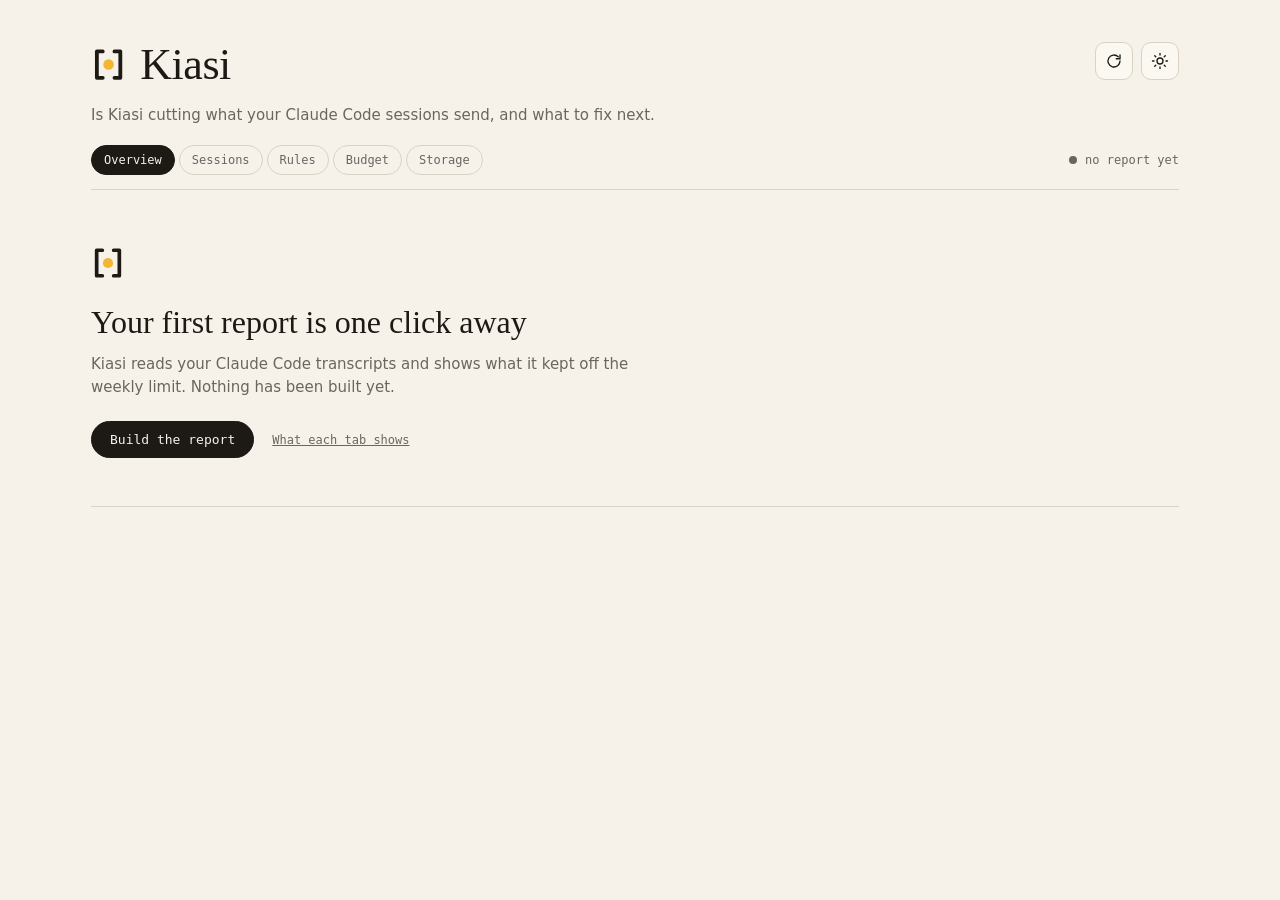
==== commit ecb6fefa: "Overview: the spike line only for a session from the last two days The notice is an alert, and an al" ====
--- a/dashboard/index.html
+++ b/dashboard/index.html
@@ -116,9 +116,9 @@
       <div class="panel-content" id="panel-content" tabindex="-1"></div>
     </div>
   </aside>
-  <script src="assets/lens-constants.js?v=2026100816"></script>
+  <script src="assets/lens-constants.js?v=2026100817"></script>
 <script src="assets/lens-common.js?v=2026100813"></script>
-<script src="assets/lens.js?v=2026100816"></script>
+<script src="assets/lens.js?v=2026100817"></script>
 <script src="assets/sessions.js?v=2026100811"></script>
 <script src="assets/rules.js?v=2026100811"></script>
 <script src="assets/budget.js?v=2026100811"></script>
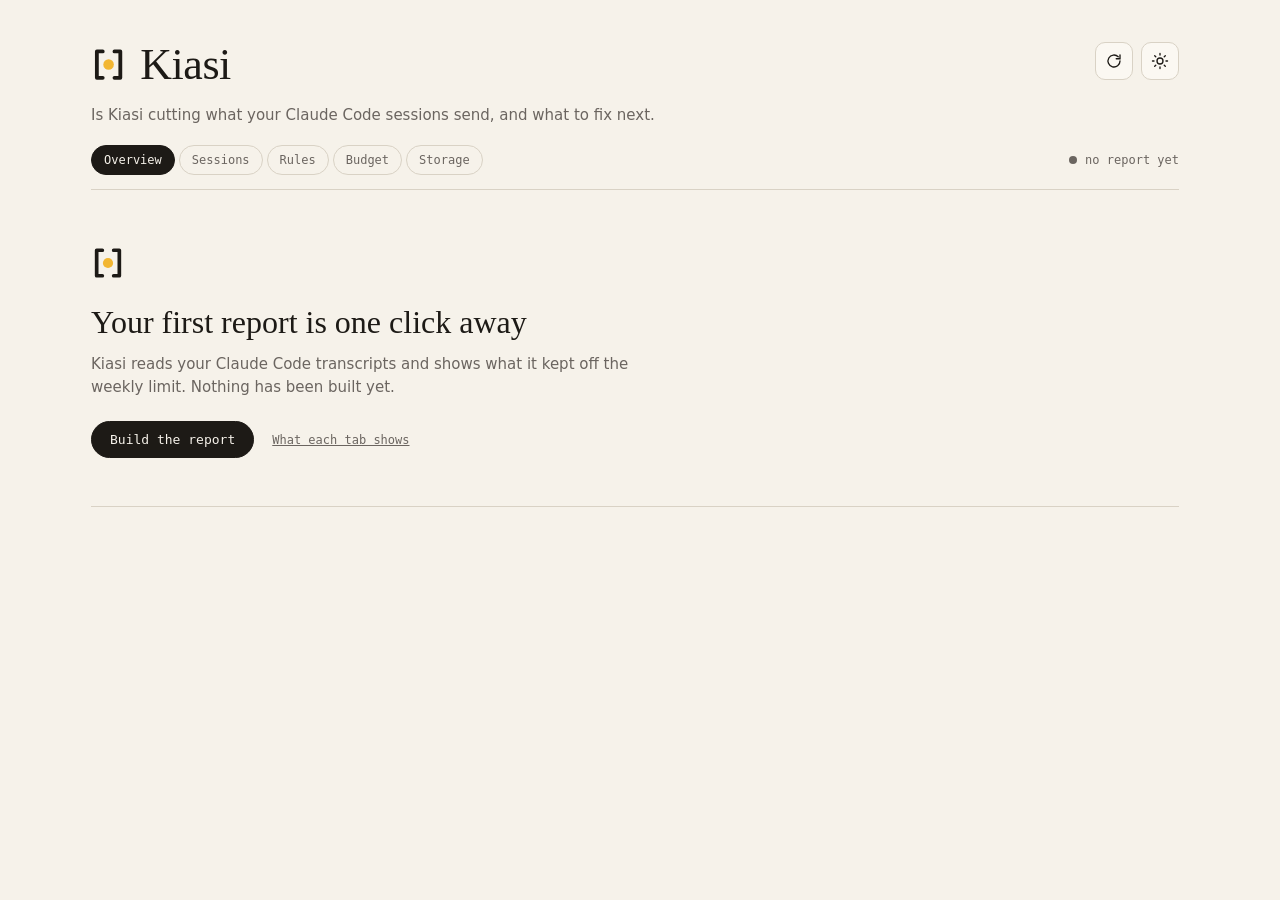
==== commit 740aa6de: "Dashboard: one palette, one intro and plainer rows on every tab Budget and Rules now draw in the Ove" ====
--- a/dashboard/index.html
+++ b/dashboard/index.html
@@ -5,8 +5,8 @@
 <meta name="viewport" content="width=device-width, initial-scale=1">
 <meta name="description" content="What the context kiasi did and how many re-read tokens each action kept off the weekly limit.">
 <title>Kiasi</title>
-<link rel="stylesheet" href="assets/budget.css?v=2026100816">
-<link rel="stylesheet" href="assets/lens.css?v=2026100816">
+<link rel="stylesheet" href="assets/budget.css?v=2026100822">
+<link rel="stylesheet" href="assets/lens.css?v=2026100822">
 <link rel="icon" href="data:image/svg+xml,%3Csvg xmlns='http://www.w3.org/2000/svg' viewBox='0 0 24 24'%3E%3Cstyle%3E.s{fill:none;stroke:%231d1a16}@media (prefers-color-scheme:dark){.s{stroke:%23f6f2ea}}%3C/style%3E%3Cpath class='s' stroke-width='3' stroke-linecap='round' stroke-linejoin='round' d='M8 3H4v18h4M16 3h4v18h-4'/%3E%3Ccircle fill='%23f2b632' cx='12' cy='12' r='3.6'/%3E%3C/svg%3E">
 </head>
 <body>
@@ -52,7 +52,7 @@
   <section class="sheet">
     <div class="sheet-head">
       <h2><span class="num">01</span>The costliest sessions</h2>
-      <p>Sorted by what they re-sent. Click one to open it. The dashed and solid lines are the warning and hard limits.</p>
+      <p>Sorted by what they re-sent. Click one to open it. Each card is the context at every step; ticks are prompts, rings compactions, and the dashed and solid lines the warning and hard limits.</p>
     </div>
     <div class="multiples" id="multiples"></div>
     <div class="legend"><span><i class="tick"></i>prompt</span><span><i class="ring"></i>compaction</span><span><i class="ring pruned"></i>pruned compaction</span><span><i class="amber"></i>re-read check</span><span><i class="red"></i>turn stopped</span><span><i class="line"></i>warning</span><span><i class="line warn"></i>hard limit</span></div>
@@ -83,7 +83,7 @@
   <section class="sheet">
     <div class="sheet-head">
       <h2><span class="num">02</span>What to cut next</h2>
-      <p>The single tool results that cost the most this week, repeats grouped. Click one to open its session.</p>
+      <p>The single tool results that cost the most this week, repeats grouped. Read a file by section, save a fetched page once, cap the rest. Click one to open its session.</p>
     </div>
     <div class="fixes" id="fixes"></div>
   </section>
@@ -116,15 +116,15 @@
       <div class="panel-content" id="panel-content" tabindex="-1"></div>
     </div>
   </aside>
-  <script src="assets/lens-constants.js?v=2026100817"></script>
-<script src="assets/lens-common.js?v=2026100813"></script>
-<script src="assets/lens.js?v=2026100817"></script>
-<script src="assets/sessions.js?v=2026100811"></script>
-<script src="assets/rules.js?v=2026100811"></script>
-<script src="assets/budget.js?v=2026100811"></script>
-<script src="assets/month.js?v=2026100816"></script>
-<script src="assets/storage.js?v=2026100701"></script>
-<script src="assets/sync.js?v=2026100201"></script>
+  <script src="assets/lens-constants.js?v=2026100823"></script>
+<script src="assets/lens-common.js?v=2026100819"></script>
+<script src="assets/lens.js?v=2026100823"></script>
+<script src="assets/sessions.js?v=2026100817"></script>
+<script src="assets/rules.js?v=2026100817"></script>
+<script src="assets/budget.js?v=2026100817"></script>
+<script src="assets/month.js?v=2026100822"></script>
+<script src="assets/storage.js?v=2026100707"></script>
+<script src="assets/sync.js?v=2026100207"></script>
 <script>startApp();</script>
 </body>
 </html>
--- a/dashboard/assets/budget.css
+++ b/dashboard/assets/budget.css
@@ -58,7 +58,7 @@
 .status.bad i { background: var(--bad); }
 .limits { display: grid; grid-template-columns: repeat(var(--lim-cols, 3), minmax(0, 1fr)); padding: 28px 0 24px; border-bottom: 1px solid var(--rule); font-family: var(--mono); font-size: 12px; color: var(--muted); }
 .limits[hidden] { display: none; }
-.lim { padding: 0 24px; border-left: 1px solid var(--rule); min-width: 0; }
+.lim { padding: 0 24px; border-left: 1px solid var(--rule); min-width: 0; max-width: 520px; }
 .lim:first-child { padding-left: 0; border-left: 0; }
 .lim:last-child { padding-right: 0; }
 .lim-head { display: flex; justify-content: space-between; align-items: center; gap: 8px; min-height: 20px; font-size: 11px; letter-spacing: 0.08em; text-transform: uppercase; }
@@ -105,8 +105,8 @@
 .chart .grid { stroke: var(--rule); stroke-dasharray: 2 4; }
 .chart .lbl { fill: var(--ink); }
 .legend { display: flex; gap: 22px; flex-wrap: wrap; margin-top: 12px; color: var(--muted); font-size: 13px; }
-.legend i { display: inline-block; width: 12px; height: 12px; border-radius: 3px; background: var(--ink); vertical-align: -1px; margin-right: 6px; }
-.legend i.sub { background: var(--sub); }
+.legend i { display: inline-block; width: 12px; height: 12px; border-radius: 3px; background: var(--c1); vertical-align: -1px; margin-right: 6px; }
+.legend i.sub { background: color-mix(in srgb, var(--c1) 45%, transparent); }
 .legend i.line { height: 2px; width: 18px; background: var(--accent-ink); border-radius: 0; vertical-align: 3px; }
 table { width: 100%; border-collapse: collapse; font-size: 14px; }
 th { text-align: left; font-family: var(--mono); font-size: 11px; letter-spacing: 0.06em; text-transform: uppercase; color: var(--muted); font-weight: 500; padding: 8px 10px; border-bottom: 1px solid var(--ink); }
@@ -127,8 +127,8 @@
 [data-view="budget"] .mx .mx-onlab { font-size: 10px; letter-spacing: 0.06em; text-transform: uppercase; }
 [data-view="budget"] .mx-base { stroke: var(--rule); }
 [data-view="budget"] .mx-hit { fill: transparent; }
-[data-view="budget"] .mx-bar { fill: var(--ink); }
-[data-view="budget"] .mx-subbar { fill: var(--sub); }
+[data-view="budget"] .mx-bar { fill: var(--c1); }
+[data-view="budget"] .mx-subbar { fill: color-mix(in srgb, var(--c1) 45%, transparent); }
 [data-view="budget"] .mx-on { stroke: var(--ink); stroke-dasharray: 2 3; opacity: 0.6; }
 [data-view="budget"] g[data-tip]:hover .mx-bar { opacity: 0.75; }
 
@@ -209,3 +209,4 @@
 [data-view="budget"] .mx-med { stroke: var(--ink); }
 [data-view="budget"] .mx-p90 { stroke: var(--sub); }
 [data-view="budget"] .mx-hit-dot { fill: transparent; }
+.lim:not(.warn):not(.bad) .lim-bar i { background: var(--c1); }
--- a/dashboard/assets/lens.css
+++ b/dashboard/assets/lens.css
@@ -58,9 +58,10 @@
 .mini { background: var(--card); border: 1px solid var(--rule); border-radius: 14px; padding: 14px 16px 12px; cursor: pointer; }
 .mini:hover, .mini.selected { border-color: var(--ink); }
 .mini h3 { margin: 0; font-family: var(--mono); font-size: 12px; color: var(--muted); font-weight: 500; display: flex; justify-content: space-between; gap: 8px; }
-.mini h3 b { color: var(--ink); font-weight: 500; }
+.mini h3 b { color: var(--ink); font-weight: 500; font-family: var(--sans, inherit); font-size: 13px; overflow: hidden; text-overflow: ellipsis; white-space: nowrap; min-width: 0; }
+.mini h3 span { white-space: nowrap; }
 .mini .proj { font-size: 13px; color: var(--ink); margin: 4px 0 6px; white-space: nowrap; overflow: hidden; text-overflow: ellipsis; }
-.mini svg { width: 100%; height: auto; display: block; }
+.mini svg { width: 100%; height: auto; display: block; margin-top: 8px; }
 .mini .kv { grid-template-columns: repeat(4, auto); justify-content: space-between; font-size: 12px; margin-top: 8px; gap: 2px 8px; }
 .mini .kv dt { font-size: 11px; }
 .session-head { display: flex; gap: 18px; flex-wrap: wrap; align-items: baseline; margin-bottom: 12px; font-size: 14px; }
@@ -357,9 +358,9 @@
 .cells.counts i { font-size: 11px; font-weight: 600; font-variant-numeric: tabular-nums; color: var(--ink); }
 .cells.counts i.nil { font-weight: 400; color: var(--muted); }
 .day-line { display: block; width: 100%; height: auto; overflow: visible; }
-.day-line polygon { fill: var(--muted); opacity: 0.16; }
-.day-line polyline { fill: none; stroke: var(--ink); stroke-width: 1.4; stroke-linejoin: round; }
-.day-line circle { fill: var(--ink); }
+.day-line polygon { fill: var(--c3); opacity: 0.14; }
+.day-line polyline { fill: none; stroke: var(--c3); stroke-width: 1.4; stroke-linejoin: round; }
+.day-line circle { fill: var(--c3); }
 .day-line line.base { stroke: var(--rule); }
 .day-line line.marker { stroke: var(--accent-ink); stroke-dasharray: 2 3; }
 .rl-row.zero .day-line polyline { stroke: var(--muted); }
@@ -568,3 +569,10 @@
   .tabs a, .iconbtn { transition: none; }
   .tabs a:active, .iconbtn:active { transform: none; }
 }
+.fx-do.tag { font-family: var(--mono); font-size: 11px; letter-spacing: .04em; text-transform: uppercase; color: var(--muted); white-space: nowrap; }
+.facts .fact + .fact::before { content: " · "; color: var(--muted); }
+@media (max-width: 760px) {
+  .facts .fact { display: block; }
+  .facts .fact + .fact::before { content: none; }
+}
+#tagline:empty { display: none; }
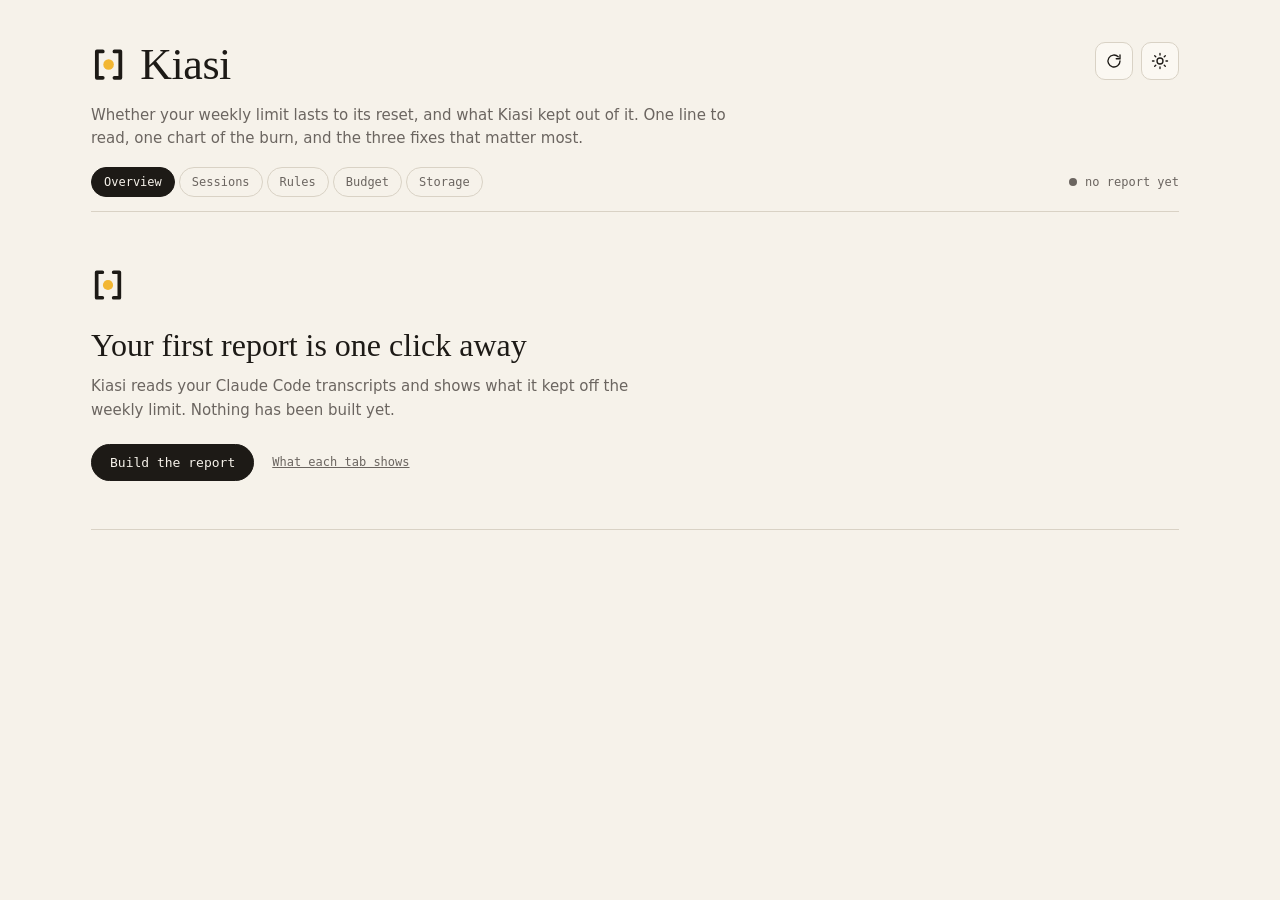
==== commit bf191e6a: "Dashboard: weekly tile back, motion and a two-line intro on every tab The weekly tile returns to Bud" ====
--- a/dashboard/index.html
+++ b/dashboard/index.html
@@ -5,8 +5,8 @@
 <meta name="viewport" content="width=device-width, initial-scale=1">
 <meta name="description" content="What the context kiasi did and how many re-read tokens each action kept off the weekly limit.">
 <title>Kiasi</title>
-<link rel="stylesheet" href="assets/budget.css?v=2026100822">
-<link rel="stylesheet" href="assets/lens.css?v=2026100822">
+<link rel="stylesheet" href="assets/budget.css?v=2026100825">
+<link rel="stylesheet" href="assets/lens.css?v=2026100825">
 <link rel="icon" href="data:image/svg+xml,%3Csvg xmlns='http://www.w3.org/2000/svg' viewBox='0 0 24 24'%3E%3Cstyle%3E.s{fill:none;stroke:%231d1a16}@media (prefers-color-scheme:dark){.s{stroke:%23f6f2ea}}%3C/style%3E%3Cpath class='s' stroke-width='3' stroke-linecap='round' stroke-linejoin='round' d='M8 3H4v18h4M16 3h4v18h-4'/%3E%3Ccircle fill='%23f2b632' cx='12' cy='12' r='3.6'/%3E%3C/svg%3E">
 </head>
 <body>
@@ -116,15 +116,15 @@
       <div class="panel-content" id="panel-content" tabindex="-1"></div>
     </div>
   </aside>
-  <script src="assets/lens-constants.js?v=2026100823"></script>
-<script src="assets/lens-common.js?v=2026100819"></script>
-<script src="assets/lens.js?v=2026100823"></script>
-<script src="assets/sessions.js?v=2026100817"></script>
-<script src="assets/rules.js?v=2026100817"></script>
-<script src="assets/budget.js?v=2026100817"></script>
-<script src="assets/month.js?v=2026100822"></script>
-<script src="assets/storage.js?v=2026100707"></script>
-<script src="assets/sync.js?v=2026100207"></script>
+  <script src="assets/lens-constants.js?v=2026100826"></script>
+<script src="assets/lens-common.js?v=2026100822"></script>
+<script src="assets/lens.js?v=2026100826"></script>
+<script src="assets/sessions.js?v=2026100820"></script>
+<script src="assets/rules.js?v=2026100820"></script>
+<script src="assets/budget.js?v=2026100820"></script>
+<script src="assets/month.js?v=2026100825"></script>
+<script src="assets/storage.js?v=2026100710"></script>
+<script src="assets/sync.js?v=2026100210"></script>
 <script>startApp();</script>
 </body>
 </html>
--- a/dashboard/assets/budget.css
+++ b/dashboard/assets/budget.css
@@ -58,7 +58,7 @@
 .status.bad i { background: var(--bad); }
 .limits { display: grid; grid-template-columns: repeat(var(--lim-cols, 3), minmax(0, 1fr)); padding: 28px 0 24px; border-bottom: 1px solid var(--rule); font-family: var(--mono); font-size: 12px; color: var(--muted); }
 .limits[hidden] { display: none; }
-.lim { padding: 0 24px; border-left: 1px solid var(--rule); min-width: 0; max-width: 520px; }
+.lim { padding: 0 24px; border-left: 1px solid var(--rule); min-width: 0; }
 .lim:first-child { padding-left: 0; border-left: 0; }
 .lim:last-child { padding-right: 0; }
 .lim-head { display: flex; justify-content: space-between; align-items: center; gap: 8px; min-height: 20px; font-size: 11px; letter-spacing: 0.08em; text-transform: uppercase; }
--- a/dashboard/assets/lens.css
+++ b/dashboard/assets/lens.css
@@ -555,6 +555,24 @@
 .fix:nth-child(2) { animation-delay: 60ms; }
 .fix:nth-child(3) { animation-delay: 120ms; }
 .notice { animation: rise .32s cubic-bezier(.2,.7,.2,1) both; }
+/* The same entrances on the other tabs: heads and rows rise, bars grow, lines draw */
+.sheet-head, .store-head, .store-foot, .store-rec, .lim { animation: rise .32s cubic-bezier(.2,.7,.2,1) both; }
+.lim:nth-child(2) { animation-delay: 60ms; }
+.lim:nth-child(3) { animation-delay: 120ms; }
+.lim-bar i { transform-origin: left; animation: growX .5s cubic-bezier(.2,.7,.2,1) .1s both; }
+.mini, .rl-row, .fx, .store-row { animation: rise .32s cubic-bezier(.2,.7,.2,1) both; }
+.mini:nth-child(2), .rl-row:nth-child(3), .fx:nth-child(2), .store-row:nth-child(2) { animation-delay: 50ms; }
+.mini:nth-child(3), .rl-row:nth-child(4), .fx:nth-child(3), .store-row:nth-child(3) { animation-delay: 100ms; }
+.mini:nth-child(4), .rl-row:nth-child(5), .fx:nth-child(4), .store-row:nth-child(4) { animation-delay: 150ms; }
+.mini:nth-child(5), .rl-row:nth-child(6), .fx:nth-child(5), .store-row:nth-child(5) { animation-delay: 200ms; }
+.mini:nth-child(6), .rl-row:nth-child(7), .fx:nth-child(6), .store-row:nth-child(6) { animation-delay: 250ms; }
+.mini:nth-child(7), .rl-row:nth-child(8), .fx:nth-child(7), .store-row:nth-child(7) { animation-delay: 300ms; }
+.mini:nth-child(8), .rl-row:nth-child(9), .fx:nth-child(8), .store-row:nth-child(8) { animation-delay: 350ms; }
+.mini path.ctx, .day-line polyline { stroke-dasharray: 1; stroke-dashoffset: 1; animation: draw .7s cubic-bezier(.4,0,.2,1) .15s forwards; }
+.day-line polygon { animation: fade .6s ease-out .4s both; }
+.mx-bar, .mx-subbar { transform-box: fill-box; transform-origin: bottom; animation: growY .45s cubic-bezier(.2,.7,.2,1) both; }
+.store-bar i { transform-origin: left; animation: growX .6s cubic-bezier(.2,.7,.2,1) both; }
+@media (prefers-reduced-motion: reduce) { .sheet-head, .store-head, .store-foot, .store-rec, .lim, .lim-bar i, .mini, .rl-row, .fx, .store-row, .mini path.ctx, .day-line polyline, .day-line polygon, .mx-bar, .mx-subbar, .store-bar i { animation: none; stroke-dasharray: none; } }
 .tabs a, .iconbtn { transition: color .15s ease-out, border-color .15s ease-out, background-color .15s ease-out; }
 .tabs a:active, .iconbtn:active { transform: translateY(1px); }
 @keyframes rise { from { opacity: 0; transform: translateY(5px); } to { opacity: 1; transform: none; } }
